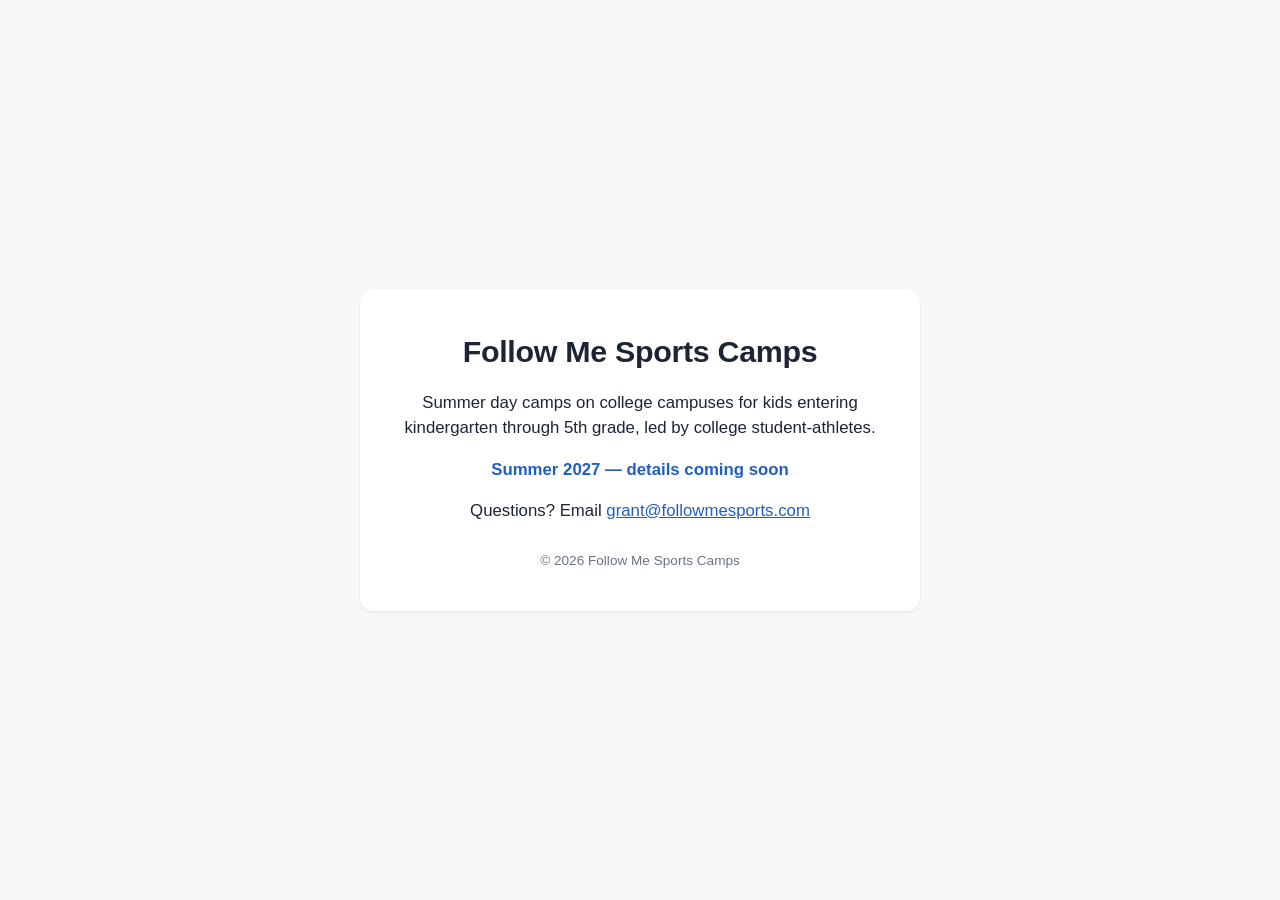
==== index.html @ 16b99937 "Add files via upload" ====
<!doctype html>
<html lang="en">
<head>
<meta charset="utf-8">
<meta name="viewport" content="width=device-width, initial-scale=1">
<title>Follow Me Sports Camps</title>
<meta name="description" content="Summer day camps on college campuses for kids entering kindergarten through 5th grade, led by college student-athletes.">
<style>
  :root { color-scheme: light; }
  * { box-sizing: border-box; }
  body { margin: 0; min-height: 100vh; display: flex; align-items: center; justify-content: center;
         font-family: -apple-system, BlinkMacSystemFont, "Segoe UI", Roboto, Helvetica, Arial, sans-serif;
         background: #f6f7f9; color: #1d2433; line-height: 1.5; padding: 24px; }
  main { max-width: 560px; width: 100%; background: #fff; border-radius: 14px; padding: 40px 32px;
         box-shadow: 0 1px 3px rgba(0,0,0,.08); text-align: center; }
  h1 { font-size: 1.9rem; margin: 0 0 16px; letter-spacing: -.01em; }
  p { margin: 0 0 16px; font-size: 1.05rem; }
  .soon { font-weight: 600; color: #1f5fbf; }
  a { color: #1f5fbf; }
  footer { margin-top: 28px; font-size: .85rem; color: #6b7280; }
</style>
</head>
<body>
<main>
  <h1>Follow Me Sports Camps</h1>
  <p>Summer day camps on college campuses for kids entering kindergarten through 5th grade, led by college student-athletes.</p>
  <p class="soon">Summer 2027 &mdash; details coming soon</p>
  <p>Questions? Email <a href="mailto:grant@followmesports.com">grant@followmesports.com</a></p>
  <footer>&copy; 2026 Follow Me Sports Camps</footer>
</main>
</body>
</html>
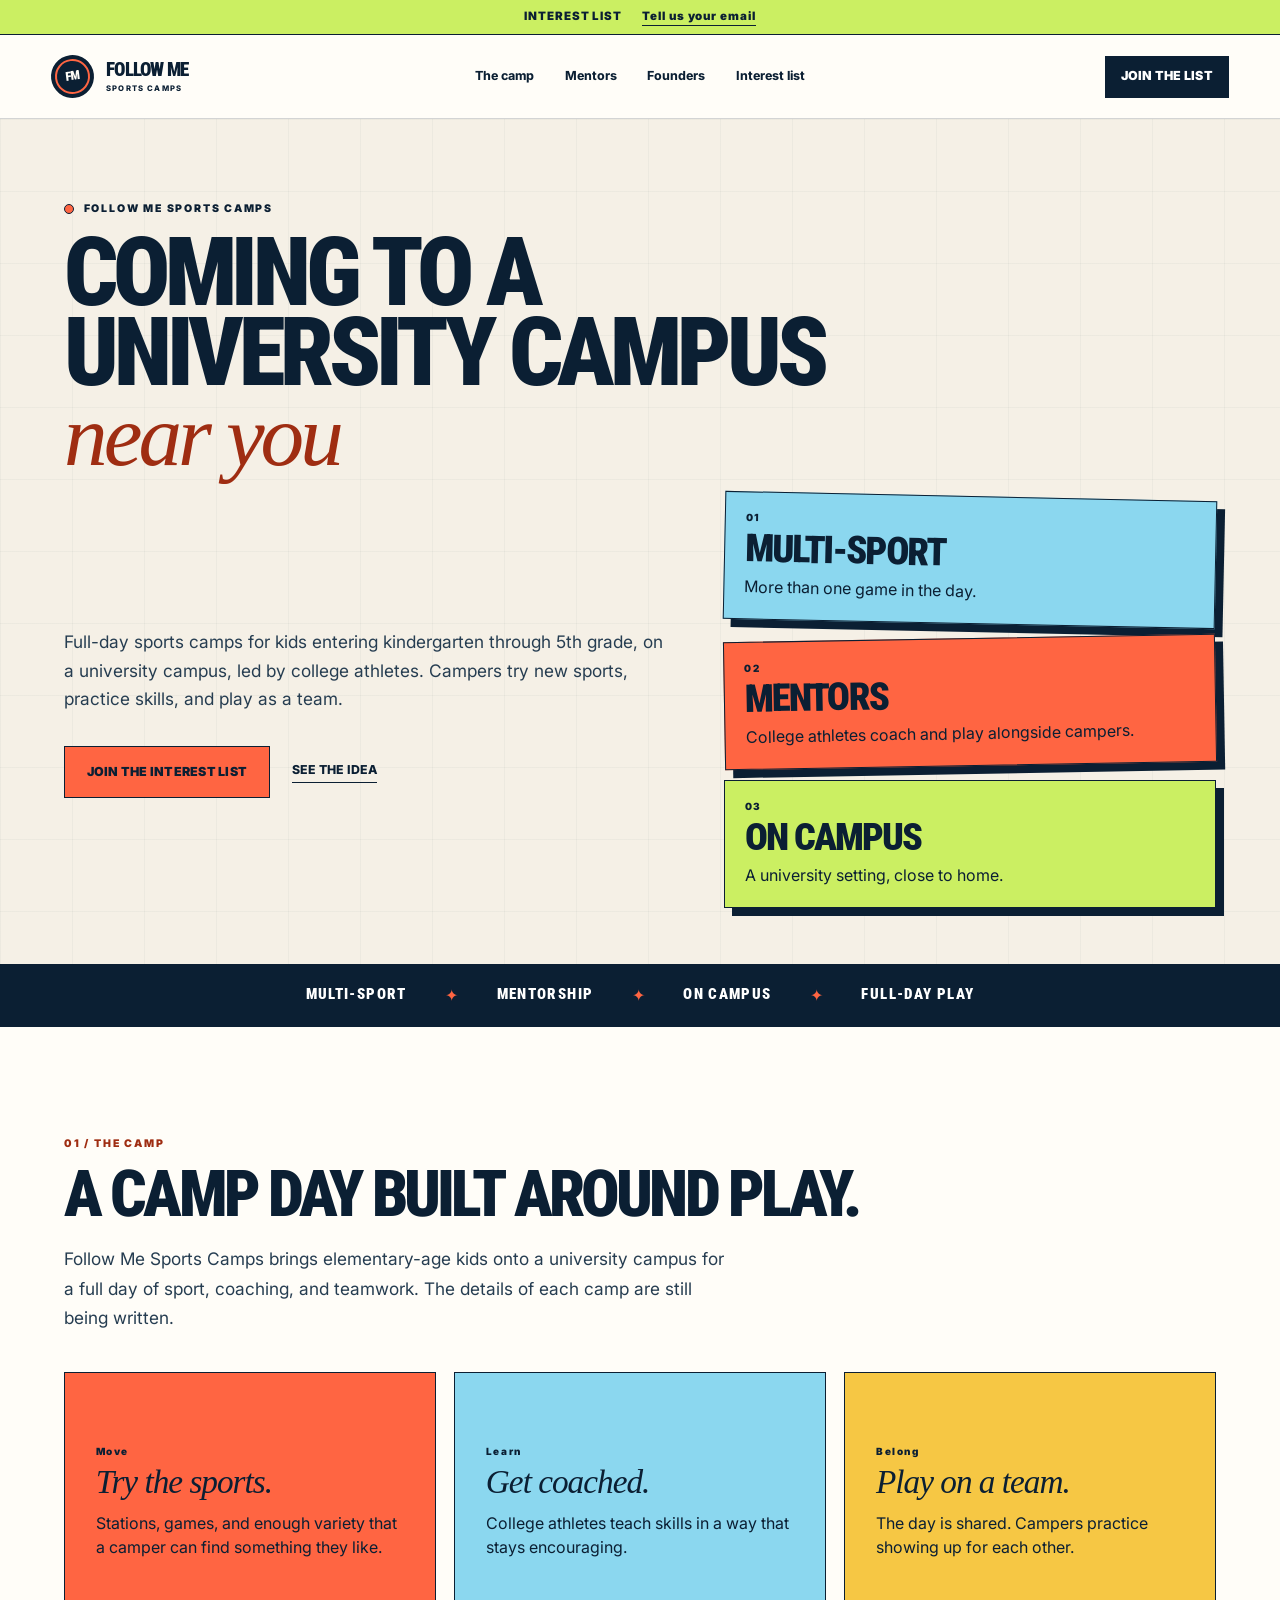
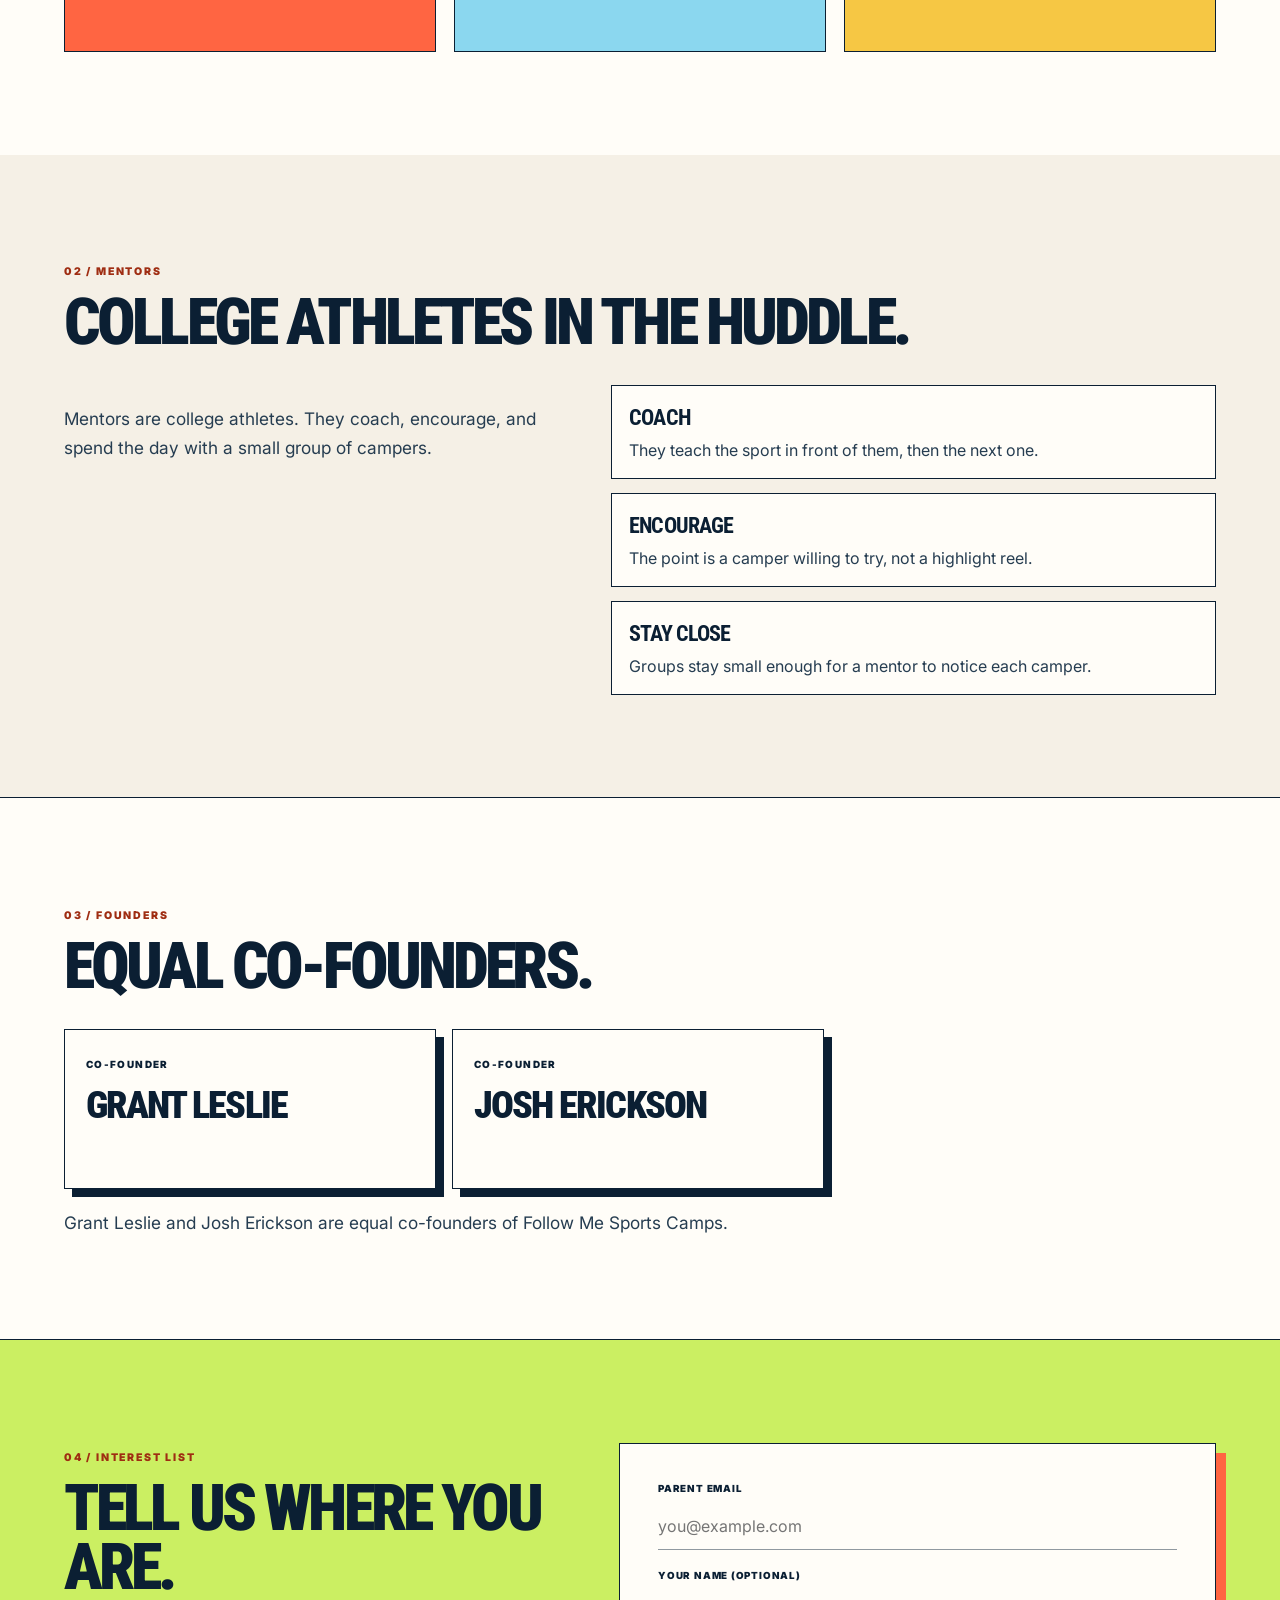
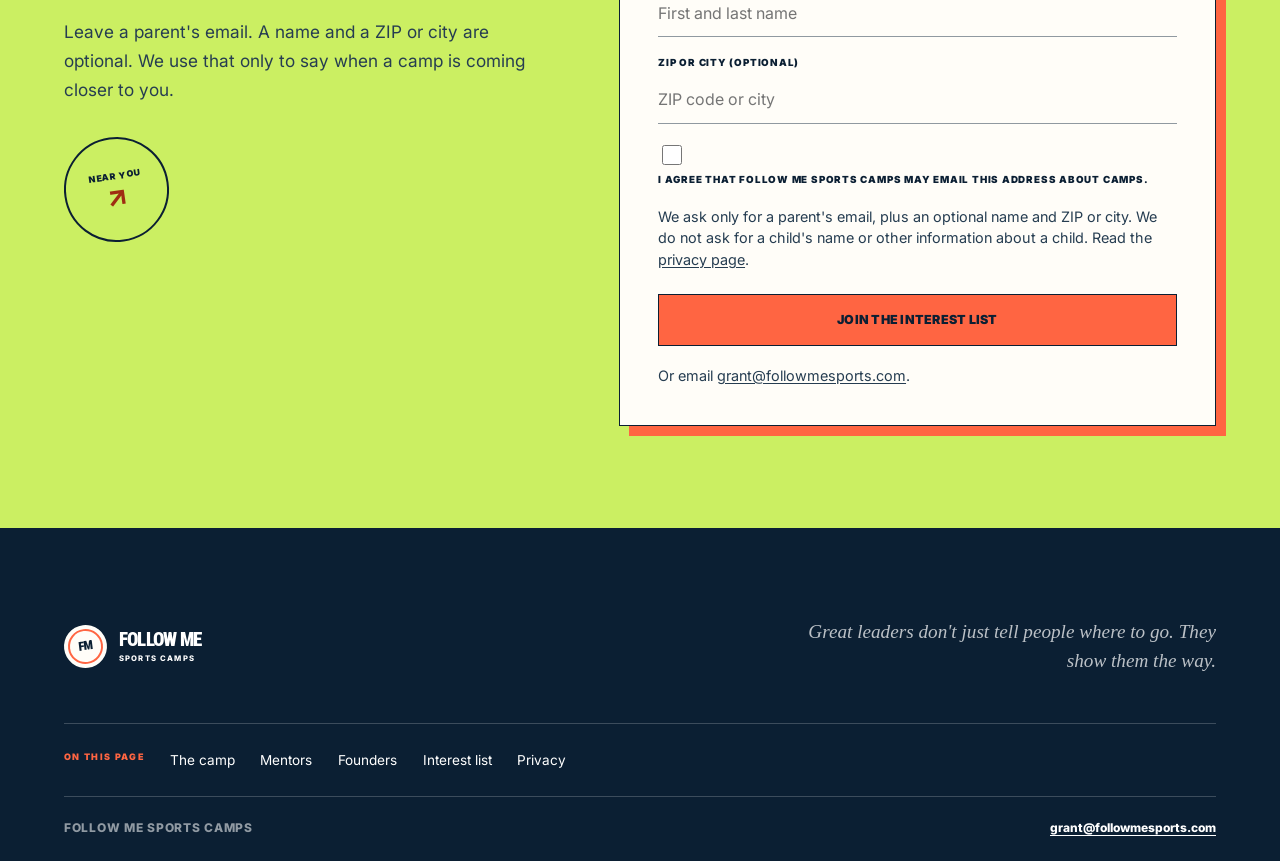
==== commit 7f3bc253: "Replace the holding page with a branded landing page. Port the camp colors, type, and logo into stat" ====
--- a/index.html
+++ b/index.html
@@ -3,30 +3,363 @@
 <head>
 <meta charset="utf-8">
 <meta name="viewport" content="width=device-width, initial-scale=1">
-<title>Follow Me Sports Camps</title>
-<meta name="description" content="Summer day camps on college campuses for kids entering kindergarten through 5th grade, led by college student-athletes.">
-<style>
-  :root { color-scheme: light; }
-  * { box-sizing: border-box; }
-  body { margin: 0; min-height: 100vh; display: flex; align-items: center; justify-content: center;
-         font-family: -apple-system, BlinkMacSystemFont, "Segoe UI", Roboto, Helvetica, Arial, sans-serif;
-         background: #f6f7f9; color: #1d2433; line-height: 1.5; padding: 24px; }
-  main { max-width: 560px; width: 100%; background: #fff; border-radius: 14px; padding: 40px 32px;
-         box-shadow: 0 1px 3px rgba(0,0,0,.08); text-align: center; }
-  h1 { font-size: 1.9rem; margin: 0 0 16px; letter-spacing: -.01em; }
-  p { margin: 0 0 16px; font-size: 1.05rem; }
-  .soon { font-weight: 600; color: #1f5fbf; }
-  a { color: #1f5fbf; }
-  footer { margin-top: 28px; font-size: .85rem; color: #6b7280; }
-</style>
+<!-- COPY: pending approval -->
+<title>Follow Me Sports Camps | Coming to a university campus near you</title>
+<!-- COPY: pending approval -->
+<meta name="description" content="Follow Me Sports Camps is coming to a university campus near you. Full-day sports camps for elementary ages, led by college athletes.">
+<link rel="canonical" href="https://followmesports.com/">
+<link rel="icon" href="/favicon.svg" type="image/svg+xml">
+<meta name="theme-color" content="#0b1f33">
+<!-- COPY: pending approval -->
+<meta property="og:title" content="Follow Me Sports Camps | Coming to a university campus near you">
+<!-- COPY: pending approval -->
+<meta property="og:description" content="Coming to a university campus near you. Full-day sports camps led by college athletes.">
+<meta property="og:type" content="website">
+<meta property="og:url" content="https://followmesports.com/">
+<meta property="og:image" content="https://followmesports.com/og.png">
+<meta property="og:image:width" content="1200">
+<meta property="og:image:height" content="630">
+<meta property="og:image:alt" content="Follow Me Sports Camps. Coming to a university campus near you.">
+<meta name="twitter:card" content="summary_large_image">
+<!-- COPY: pending approval -->
+<meta name="twitter:title" content="Follow Me Sports Camps">
+<!-- COPY: pending approval -->
+<meta name="twitter:description" content="Coming to a university campus near you.">
+<meta name="twitter:image" content="https://followmesports.com/og.png">
+<link rel="preconnect" href="https://fonts.googleapis.com">
+<link rel="preconnect" href="https://fonts.gstatic.com" crossorigin>
+<link href="https://fonts.googleapis.com/css2?family=Inter:wght@400;600;700;800&family=Roboto+Condensed:wght@700;900&display=swap" rel="stylesheet">
+<link rel="stylesheet" href="/styles.css">
+<script type="application/ld+json">
+{
+  "@context": "https://schema.org",
+  "@type": "Organization",
+  "name": "Follow Me Sports Camps",
+  "url": "https://followmesports.com",
+  "email": "grant@followmesports.com",
+  "description": "Coming to a university campus near you.",
+  "founder": [
+    { "@type": "Person", "name": "Grant Leslie", "jobTitle": "Co-founder" },
+    { "@type": "Person", "name": "Josh Erickson", "jobTitle": "Co-founder" }
+  ]
+}
+</script>
 </head>
 <body>
-<main>
-  <h1>Follow Me Sports Camps</h1>
-  <p>Summer day camps on college campuses for kids entering kindergarten through 5th grade, led by college student-athletes.</p>
-  <p class="soon">Summer 2027 &mdash; details coming soon</p>
-  <p>Questions? Email <a href="mailto:grant@followmesports.com">grant@followmesports.com</a></p>
-  <footer>&copy; 2026 Follow Me Sports Camps</footer>
+<a class="skip-link" href="#main-content">Skip to content</a>
+
+<!-- COPY: pending approval -->
+<div class="announcement">
+  <p>
+    <span>INTEREST LIST</span>
+    <a href="#interest">Tell us your email</a>
+  </p>
+</div>
+
+<header class="site-header">
+  <a class="brand" href="#top" aria-label="Follow Me Sports Camps home">
+    <span class="brand-mark" aria-hidden="true"><span>FM</span></span>
+    <span class="brand-type">
+      <strong>FOLLOW ME</strong>
+      <small>SPORTS CAMPS</small>
+    </span>
+  </a>
+  <nav id="primary-nav" aria-label="Primary">
+    <a href="#camp">The camp</a>
+    <a href="#mentors">Mentors</a>
+    <a href="#founders">Founders</a>
+    <a href="#interest">Interest list</a>
+  </nav>
+  <div class="header-actions">
+    <button class="menu-toggle" type="button" aria-expanded="false" aria-controls="primary-nav">Menu</button>
+    <a class="button button-small button-navy" href="#interest">Join the list</a>
+  </div>
+</header>
+
+<main id="top">
+  <section class="hero">
+    <div class="hero-grid" id="main-content">
+      <div class="hero-intro">
+        <div class="eyebrow">
+          <span class="eyebrow-dot" aria-hidden="true"></span>
+          <span>Follow Me Sports Camps</span>
+        </div>
+        <h1>Coming to a<br>university campus<br><em>near you</em></h1>
+      </div>
+      <div class="hero-copy">
+        <!-- COPY: pending approval -->
+        <p class="hero-lead">Full-day sports camps for kids entering kindergarten through 5th grade, on a university campus, led by college athletes. Campers try new sports, practice skills, and play as a team.</p>
+        <div class="hero-actions">
+          <a class="button button-coral" href="#interest">Join the interest list</a>
+          <a class="text-link" href="#camp">See the idea</a>
+        </div>
+      </div>
+      <div class="hero-visual">
+        <!-- COPY: pending approval -->
+        <div class="hero-stack">
+          <article class="stack-card stack-sky">
+            <span>01</span>
+            <strong>Multi-sport</strong>
+            <p>More than one game in the day.</p>
+          </article>
+          <article class="stack-card stack-coral">
+            <span>02</span>
+            <strong>Mentors</strong>
+            <p>College athletes coach and play alongside campers.</p>
+          </article>
+          <article class="stack-card stack-lime">
+            <span>03</span>
+            <strong>On campus</strong>
+            <p>A university setting, close to home.</p>
+          </article>
+        </div>
+      </div>
+    </div>
+    <!-- COPY: pending approval -->
+    <div class="hero-marquee" aria-hidden="true">
+      <span>MULTI-SPORT</span>
+      <i>✦</i>
+      <span>MENTORSHIP</span>
+      <i>✦</i>
+      <span>ON CAMPUS</span>
+      <i>✦</i>
+      <span>FULL-DAY PLAY</span>
+    </div>
+  </section>
+
+  <section class="band" id="camp">
+    <div class="section-shell">
+      <span class="section-index">01 / The camp</span>
+      <!-- COPY: pending approval -->
+      <h2>A camp day built around play.</h2>
+      <!-- COPY: pending approval -->
+      <p class="band-lead">Follow Me Sports Camps brings elementary-age kids onto a university campus for a full day of sport, coaching, and teamwork. The details of each camp are still being written.</p>
+      <div class="promise-grid">
+        <!-- COPY: pending approval -->
+        <article class="promise-card coral-card">
+          <p class="card-kicker">Move</p>
+          <h3>Try the sports.</h3>
+          <p>Stations, games, and enough variety that a camper can find something they like.</p>
+        </article>
+        <!-- COPY: pending approval -->
+        <article class="promise-card sky-card">
+          <p class="card-kicker">Learn</p>
+          <h3>Get coached.</h3>
+          <p>College athletes teach skills in a way that stays encouraging.</p>
+        </article>
+        <!-- COPY: pending approval -->
+          <article class="promise-card lime-card">
+          <p class="card-kicker">Belong</p>
+          <h3>Play on a team.</h3>
+          <p>The day is shared. Campers practice showing up for each other.</p>
+        </article>
+      </div>
+    </div>
+  </section>
+
+  <section class="band band-cream" id="mentors">
+    <div class="section-shell">
+      <span class="section-index">02 / Mentors</span>
+      <!-- COPY: pending approval -->
+      <h2>College athletes in the huddle.</h2>
+      <div class="mentor-grid">
+        <!-- COPY: pending approval -->
+        <p class="band-lead">Mentors are college athletes. They coach, encourage, and spend the day with a small group of campers.</p>
+        <ul class="mentor-points">
+          <!-- COPY: pending approval -->
+          <li>
+            <strong>Coach</strong>
+            <span>They teach the sport in front of them, then the next one.</span>
+          </li>
+          <!-- COPY: pending approval -->
+          <li>
+            <strong>Encourage</strong>
+            <span>The point is a camper willing to try, not a highlight reel.</span>
+          </li>
+          <!-- COPY: pending approval -->
+          <li>
+            <strong>Stay close</strong>
+            <span>Groups stay small enough for a mentor to notice each camper.</span>
+          </li>
+        </ul>
+      </div>
+    </div>
+  </section>
+
+  <section class="band" id="founders">
+    <div class="section-shell">
+      <span class="section-index">03 / Founders</span>
+      <!-- COPY: pending approval -->
+      <h2>Equal co-founders.</h2>
+      <ul class="founder-grid">
+        <li>
+          <span>Co-founder</span>
+          <strong>Grant Leslie</strong>
+        </li>
+        <li>
+          <span>Co-founder</span>
+          <strong>Josh Erickson</strong>
+        </li>
+      </ul>
+      <!-- COPY: pending approval -->
+      <p class="band-lead">Grant Leslie and Josh Erickson are equal co-founders of Follow Me Sports Camps.</p>
+    </div>
+  </section>
+
+  <section class="interest-section" id="interest">
+    <div class="section-shell">
+      <div class="interest-grid">
+        <div class="interest-copy">
+          <span class="section-index">04 / Interest list</span>
+          <!-- COPY: pending approval -->
+          <h2>Tell us where you are.</h2>
+          <!-- COPY: pending approval -->
+          <p class="band-lead">Leave a parent's email. A name and a ZIP or city are optional. We use that only to say when a camp is coming closer to you.</p>
+          <div class="interest-stamp" aria-hidden="true">
+            <span>NEAR YOU</span>
+            <strong>↗</strong>
+          </div>
+        </div>
+
+        <!--
+          ENDPOINT: placeholder.
+          Replace the form action with the Apps Script web app /exec URL.
+          Do not put a secret in this file.
+        -->
+        <form
+          class="interest-form"
+          id="interest-form"
+          method="post"
+          action="https://example.invalid/waitlist-PLACEHOLDER"
+          novalidate
+        >
+          <div class="honeypot" aria-hidden="true">
+            <label>Company website
+              <input type="text" name="company_website" tabindex="-1" autocomplete="off" value="">
+            </label>
+          </div>
+          <input type="hidden" name="form" value="pages-interest">
+
+          <label>
+            <span>Parent email</span>
+            <input type="email" name="email" required maxlength="120" autocomplete="email" placeholder="you@example.com" inputmode="email">
+          </label>
+          <label>
+            <span>Your name <span class="optional">(optional)</span></span>
+            <input type="text" name="parent_name" maxlength="80" autocomplete="name" placeholder="First and last name">
+          </label>
+          <label>
+            <span>ZIP or city <span class="optional">(optional)</span></span>
+            <input type="text" name="zip_or_city" maxlength="80" autocomplete="postal-code" placeholder="ZIP code or city">
+          </label>
+          <label class="consent-row">
+            <input type="checkbox" name="consent" value="yes" required>
+            <span class="consent-copy">I agree that Follow Me Sports Camps may email this address about camps.</span>
+          </label>
+          <p class="privacy-line">We ask only for a parent's email, plus an optional name and ZIP or city. We do not ask for a child's name or other information about a child. Read the <a href="/privacy.html">privacy page</a>.</p>
+          <p id="form-status" class="form-alert" role="status" tabindex="-1" hidden></p>
+          <button class="button button-coral form-button" type="submit">Join the interest list</button>
+          <p class="form-note">Or email <a href="mailto:grant@followmesports.com">grant@followmesports.com</a>.</p>
+        </form>
+      </div>
+    </div>
+  </section>
 </main>
+
+<footer>
+  <div class="footer-brand">
+    <a class="brand" href="#top" aria-label="Follow Me Sports Camps home">
+      <span class="brand-mark light-mark" aria-hidden="true"><span>FM</span></span>
+      <span class="brand-type">
+        <strong>FOLLOW ME</strong>
+        <small>SPORTS CAMPS</small>
+      </span>
+    </a>
+    <!-- COPY: pending approval -->
+    <p>Great leaders don't just tell people where to go. They show them the way.</p>
+  </div>
+  <div class="footer-links">
+    <span>ON THIS PAGE</span>
+    <a href="#camp">The camp</a>
+    <a href="#mentors">Mentors</a>
+    <a href="#founders">Founders</a>
+    <a href="#interest">Interest list</a>
+    <a href="/privacy.html">Privacy</a>
+  </div>
+  <div class="footer-bottom">
+    <span>FOLLOW ME SPORTS CAMPS</span>
+    <a href="mailto:grant@followmesports.com">grant@followmesports.com</a>
+  </div>
+</footer>
+
+<script>
+(function () {
+  var nav = document.getElementById("primary-nav");
+  var toggle = document.querySelector(".menu-toggle");
+  var form = document.getElementById("interest-form");
+  var status = document.getElementById("form-status");
+  var placeholder = /PLACEHOLDER|example\.invalid/i;
+
+  function closeMenu() {
+    if (!nav || !toggle) return;
+    nav.classList.remove("open");
+    toggle.setAttribute("aria-expanded", "false");
+    toggle.textContent = "Menu";
+  }
+
+  if (toggle && nav) {
+    toggle.addEventListener("click", function () {
+      var open = nav.classList.toggle("open");
+      toggle.setAttribute("aria-expanded", open ? "true" : "false");
+      toggle.textContent = open ? "Close" : "Menu";
+    });
+    nav.addEventListener("click", function (event) {
+      if (event.target.closest("a")) closeMenu();
+    });
+    document.addEventListener("keydown", function (event) {
+      if (event.key === "Escape") closeMenu();
+    });
+  }
+
+  function showStatus(before, includeMail) {
+    status.hidden = false;
+    status.textContent = "";
+    status.append(document.createTextNode(before));
+    if (includeMail) {
+      status.append(document.createTextNode(" "));
+      var link = document.createElement("a");
+      link.href = "mailto:grant@followmesports.com";
+      link.textContent = "grant@followmesports.com";
+      status.append(link);
+      status.append(document.createTextNode("."));
+    }
+    status.focus();
+  }
+
+  if (!form || !status) return;
+
+  form.addEventListener("submit", function (event) {
+    var trap = form.querySelector("[name=company_website]");
+    if (trap && trap.value.trim() !== "") {
+      event.preventDefault();
+      showStatus("Thanks.", false);
+      form.reset();
+      return;
+    }
+
+    if (!form.checkValidity()) {
+      event.preventDefault();
+      form.reportValidity();
+      return;
+    }
+
+    var action = form.getAttribute("action") || "";
+    if (placeholder.test(action)) {
+      event.preventDefault();
+      showStatus("This interest list is not connected yet. Email", true);
+    }
+  });
+})();
+</script>
 </body>
 </html>
--- a/styles.css
+++ b/styles.css
@@ -0,0 +1,998 @@
+:root {
+  --ink: #0b1f33;
+  --ink-soft: #263d51;
+  --cream: #f5f0e6;
+  --paper: #fffdf8;
+  --coral: #ff6542;
+  --coral-dark: #e84b29;
+  --coral-text: #9f2d12;
+  --lime: #cbef62;
+  --sky: #8bd7ef;
+  --gold: #f6c744;
+  --purple: #b9a7ef;
+  --line: rgba(11, 31, 51, 0.18);
+  --display: "Roboto Condensed", "Arial Narrow", "Helvetica Neue", Arial, sans-serif;
+  --body: Inter, ui-sans-serif, -apple-system, BlinkMacSystemFont, "Segoe UI", sans-serif;
+}
+
+* {
+  box-sizing: border-box;
+}
+
+html {
+  scroll-behavior: smooth;
+  background: var(--paper);
+}
+
+body {
+  margin: 0;
+  background: var(--paper);
+  color: var(--ink);
+  font-family: var(--body);
+  font-size: 16px;
+  line-height: 1.5;
+}
+
+button,
+input,
+select,
+textarea {
+  font: inherit;
+}
+
+button,
+a {
+  -webkit-tap-highlight-color: transparent;
+}
+
+a {
+  color: inherit;
+  text-decoration: none;
+}
+
+button {
+  border: 0;
+  background: none;
+}
+
+img {
+  display: block;
+  max-width: 100%;
+}
+
+.skip-link {
+  position: fixed;
+  left: 1rem;
+  top: -100px;
+  z-index: 1000;
+  background: white;
+  border: 2px solid var(--ink);
+  padding: 0.75rem 1rem;
+  font-weight: 800;
+}
+
+.skip-link:focus {
+  top: 1rem;
+}
+
+:focus-visible {
+  outline: 3px solid var(--ink);
+  outline-offset: 3px;
+}
+
+.announcement {
+  background: var(--lime);
+  border-bottom: 1px solid var(--ink);
+  font-size: 0.72rem;
+  font-weight: 900;
+  letter-spacing: 0.08em;
+}
+
+.announcement p {
+  align-items: center;
+  display: flex;
+  gap: 1.25rem;
+  justify-content: center;
+  margin: 0;
+  min-height: 34px;
+  padding: 0.35rem 1rem;
+}
+
+.announcement a {
+  border-bottom: 1px solid currentColor;
+}
+
+.site-header {
+  align-items: center;
+  background: rgba(255, 253, 248, 0.92);
+  backdrop-filter: blur(16px);
+  border-bottom: 1px solid var(--line);
+  display: grid;
+  gap: 1.5rem;
+  grid-template-columns: 1fr auto 1fr;
+  min-height: 84px;
+  padding: 0 4vw;
+  position: sticky;
+  top: 0;
+  z-index: 100;
+}
+
+.brand {
+  align-items: center;
+  display: inline-flex;
+  gap: 0.75rem;
+  justify-self: start;
+}
+
+.brand-mark {
+  align-items: center;
+  background: var(--ink);
+  border-radius: 50%;
+  color: var(--paper);
+  display: flex;
+  flex: none;
+  height: 43px;
+  justify-content: center;
+  position: relative;
+  transform: rotate(-7deg);
+  width: 43px;
+}
+
+.brand-mark::after {
+  border: 2px solid var(--coral);
+  border-radius: 50%;
+  content: "";
+  inset: 4px;
+  position: absolute;
+}
+
+.brand-mark span {
+  font-family: var(--display);
+  font-size: 0.78rem;
+  font-weight: 900;
+  letter-spacing: -0.04em;
+  position: relative;
+  z-index: 1;
+}
+
+.brand-type {
+  display: flex;
+  flex-direction: column;
+  line-height: 1;
+}
+
+.brand-type strong {
+  font-family: var(--display);
+  font-size: 1.2rem;
+  font-stretch: condensed;
+  font-weight: 900;
+  letter-spacing: -0.04em;
+}
+
+.brand-type small {
+  font-size: 0.48rem;
+  font-weight: 800;
+  letter-spacing: 0.15em;
+  margin-top: 0.35rem;
+}
+
+.site-header nav {
+  display: flex;
+  gap: clamp(1.2rem, 2.4vw, 2.5rem);
+}
+
+.site-header nav a {
+  font-size: 0.78rem;
+  font-weight: 750;
+  position: relative;
+}
+
+.site-header nav a::after {
+  background: var(--coral);
+  bottom: -0.4rem;
+  content: "";
+  height: 2px;
+  left: 0;
+  position: absolute;
+  transform: scaleX(0);
+  transform-origin: left;
+  transition: transform 180ms ease;
+  width: 100%;
+}
+
+.site-header nav a:hover::after,
+.site-header nav a:focus-visible::after {
+  transform: scaleX(1);
+}
+
+.header-actions {
+  align-items: center;
+  display: flex;
+  gap: 0.6rem;
+  justify-self: end;
+}
+
+.menu-toggle {
+  align-items: center;
+  background: var(--paper);
+  border: 1px solid var(--ink);
+  cursor: pointer;
+  display: none;
+  font-size: 0.72rem;
+  font-weight: 900;
+  letter-spacing: 0.06em;
+  min-height: 38px;
+  padding: 0.55rem 0.75rem;
+  text-transform: uppercase;
+}
+
+.button {
+  align-items: center;
+  cursor: pointer;
+  display: inline-flex;
+  font-size: 0.78rem;
+  font-weight: 900;
+  gap: 1rem;
+  justify-content: center;
+  letter-spacing: 0.02em;
+  min-height: 52px;
+  padding: 0.9rem 1.35rem;
+  text-align: center;
+  text-transform: uppercase;
+  transition: transform 160ms ease, box-shadow 160ms ease, background 160ms ease;
+}
+
+.button:hover {
+  box-shadow: 5px 5px 0 var(--ink);
+  transform: translate(-2px, -2px);
+}
+
+.button-small {
+  min-height: 42px;
+  padding: 0.7rem 1rem;
+}
+
+.button-navy {
+  background: var(--ink);
+  color: white;
+}
+
+.button-coral {
+  background: var(--coral);
+  border: 1px solid var(--ink);
+  color: var(--ink);
+}
+
+.section-shell {
+  margin: 0 auto;
+  max-width: 1320px;
+  padding-left: 5vw;
+  padding-right: 5vw;
+}
+
+.hero {
+  background:
+    linear-gradient(90deg, rgba(11, 31, 51, 0.035) 1px, transparent 1px) 0 0 / 72px 72px,
+    linear-gradient(rgba(11, 31, 51, 0.035) 1px, transparent 1px) 0 0 / 72px 72px,
+    var(--cream);
+  border-bottom: 1px solid var(--ink);
+  overflow: hidden;
+}
+
+.hero-grid {
+  display: grid;
+  gap: 1.5rem 4vw;
+  grid-template-columns: minmax(0, 1.05fr) minmax(280px, 0.85fr);
+  margin: 0 auto;
+  max-width: 1440px;
+  padding: clamp(3.2rem, 6vw, 5.5rem) 5vw 3.5rem;
+}
+
+.hero-intro {
+  grid-column: 1 / -1;
+}
+
+.hero-copy {
+  align-self: center;
+  max-width: 40rem;
+}
+
+.hero h1 {
+  font-family: var(--display);
+  font-size: clamp(3.35rem, 7.4vw, 7rem);
+  font-stretch: condensed;
+  font-weight: 900;
+  letter-spacing: -0.055em;
+  line-height: 0.84;
+  margin: 0.85rem 0 0;
+  text-transform: uppercase;
+}
+
+.hero h1 em {
+  color: var(--coral-text);
+  display: inline-block;
+  font-family: Georgia, "Times New Roman", serif;
+  font-size: 0.92em;
+  font-style: italic;
+  font-weight: 400;
+  letter-spacing: -0.045em;
+  text-transform: none;
+}
+
+.eyebrow,
+.section-index {
+  align-items: center;
+  display: inline-flex;
+  font-size: 0.66rem;
+  font-weight: 900;
+  letter-spacing: 0.17em;
+  text-transform: uppercase;
+}
+
+.eyebrow {
+  gap: 0.6rem;
+}
+
+.eyebrow-dot {
+  background: var(--coral);
+  border: 1px solid var(--ink);
+  border-radius: 50%;
+  height: 10px;
+  width: 10px;
+}
+
+.hero-lead {
+  color: var(--ink-soft);
+  font-size: clamp(1.03rem, 1.35vw, 1.22rem);
+  line-height: 1.65;
+  margin: 1.4rem 0 0;
+  max-width: 38rem;
+}
+
+.hero-actions {
+  align-items: center;
+  display: flex;
+  flex-wrap: wrap;
+  gap: 1.4rem;
+  margin-top: 2rem;
+}
+
+.text-link {
+  border-bottom: 1px solid currentColor;
+  font-size: 0.77rem;
+  font-weight: 800;
+  padding-bottom: 0.2rem;
+  text-transform: uppercase;
+}
+
+.hero-visual {
+  align-self: end;
+}
+
+.hero-stack {
+  display: grid;
+  gap: 0.85rem;
+}
+
+.stack-card {
+  border: 1px solid var(--ink);
+  box-shadow: 8px 8px 0 var(--ink);
+  display: grid;
+  gap: 0.35rem;
+  padding: 1.15rem 1.25rem 1.25rem;
+}
+
+.stack-card span {
+  font-size: 0.62rem;
+  font-weight: 900;
+  letter-spacing: 0.14em;
+}
+
+.stack-card strong {
+  font-family: var(--display);
+  font-size: clamp(1.8rem, 3vw, 2.6rem);
+  font-weight: 900;
+  letter-spacing: -0.05em;
+  line-height: 0.9;
+  text-transform: uppercase;
+}
+
+.stack-card p {
+  margin: 0.2rem 0 0;
+  max-width: 28rem;
+}
+
+.stack-sky {
+  background: var(--sky);
+  transform: rotate(1.2deg);
+}
+
+.stack-coral {
+  background: var(--coral);
+  transform: rotate(-1deg);
+}
+
+.stack-lime {
+  background: var(--lime);
+}
+
+.hero-marquee {
+  align-items: center;
+  background: var(--ink);
+  color: white;
+  display: flex;
+  gap: clamp(1.2rem, 3vw, 3rem);
+  justify-content: center;
+  min-height: 62px;
+  overflow: hidden;
+  padding: 0 1.25rem;
+  white-space: nowrap;
+}
+
+.hero-marquee span {
+  font-family: var(--display);
+  font-size: clamp(0.78rem, 1.2vw, 1rem);
+  font-weight: 900;
+  letter-spacing: 0.09em;
+}
+
+.hero-marquee i {
+  color: var(--coral);
+  font-style: normal;
+}
+
+.band {
+  padding: clamp(4.5rem, 8vw, 7.5rem) 0;
+}
+
+.band-cream {
+  background: var(--cream);
+  border-bottom: 1px solid var(--ink);
+}
+
+.section-index {
+  color: var(--coral-text);
+}
+
+.band h2,
+.interest-copy h2 {
+  font-family: var(--display);
+  font-size: clamp(2.6rem, 5vw, 4.8rem);
+  font-stretch: condensed;
+  font-weight: 900;
+  letter-spacing: -0.06em;
+  line-height: 0.92;
+  margin: 0.8rem 0 0;
+  text-transform: uppercase;
+}
+
+.band-lead {
+  color: var(--ink-soft);
+  font-size: 1.08rem;
+  line-height: 1.7;
+  margin: 1.2rem 0 0;
+  max-width: 42rem;
+}
+
+.promise-grid {
+  display: grid;
+  gap: 1.15rem;
+  grid-template-columns: repeat(3, minmax(0, 1fr));
+  margin-top: 2.5rem;
+}
+
+.promise-card {
+  border: 1px solid var(--ink);
+  display: flex;
+  flex-direction: column;
+  min-height: 280px;
+  padding: clamp(1.4rem, 2.4vw, 2.2rem);
+  transition: transform 180ms ease, box-shadow 180ms ease;
+}
+
+.promise-card:hover {
+  box-shadow: 8px 8px 0 var(--ink);
+  transform: translate(-3px, -3px);
+}
+
+.coral-card { background: var(--coral); }
+.sky-card { background: var(--sky); }
+.lime-card { background: var(--gold); }
+
+.card-kicker {
+  font-size: 0.62rem;
+  font-weight: 900;
+  letter-spacing: 0.16em;
+  margin-top: auto;
+  padding-top: 2.5rem;
+}
+
+.promise-card h3 {
+  font-family: Georgia, "Times New Roman", serif;
+  font-size: clamp(1.8rem, 2.6vw, 2.5rem);
+  font-style: italic;
+  font-weight: 400;
+  letter-spacing: -0.03em;
+  line-height: 1;
+  margin: 0.4rem 0 0.8rem;
+}
+
+.promise-card p {
+  margin: 0;
+}
+
+.mentor-grid {
+  display: grid;
+  gap: 2rem 4vw;
+  grid-template-columns: 0.9fr 1.1fr;
+  margin-top: 2rem;
+}
+
+.mentor-points {
+  display: grid;
+  gap: 0.85rem;
+  margin: 0;
+  padding: 0;
+  list-style: none;
+}
+
+.mentor-points li {
+  background: var(--paper);
+  border: 1px solid var(--ink);
+  padding: 1rem 1.1rem;
+}
+
+.mentor-points strong {
+  display: block;
+  font-family: var(--display);
+  font-size: 1.35rem;
+  letter-spacing: -0.04em;
+  text-transform: uppercase;
+}
+
+.mentor-points span {
+  color: var(--ink-soft);
+  display: block;
+  margin-top: 0.25rem;
+}
+
+.founder-grid {
+  display: grid;
+  gap: 1rem;
+  grid-template-columns: repeat(2, minmax(0, 1fr));
+  list-style: none;
+  margin: 2rem 0 0;
+  max-width: 760px;
+  padding: 0;
+}
+
+.founder-grid li {
+  background: var(--paper);
+  border: 1px solid var(--ink);
+  box-shadow: 8px 8px 0 var(--ink);
+  min-height: 160px;
+  padding: 1.3rem 1.3rem 1.4rem;
+}
+
+.founder-grid span {
+  font-size: 0.62rem;
+  font-weight: 900;
+  letter-spacing: 0.14em;
+  text-transform: uppercase;
+}
+
+.founder-grid strong {
+  display: block;
+  font-family: var(--display);
+  font-size: clamp(2rem, 3vw, 2.7rem);
+  font-weight: 900;
+  letter-spacing: -0.05em;
+  line-height: 0.95;
+  margin-top: 0.8rem;
+  text-transform: uppercase;
+}
+
+.interest-section {
+  background: var(--lime);
+  border-top: 1px solid var(--ink);
+  padding: clamp(4.5rem, 8vw, 7.5rem) 0;
+}
+
+.interest-grid {
+  align-items: start;
+  display: grid;
+  gap: clamp(2rem, 6vw, 6rem);
+  grid-template-columns: 0.8fr 1fr;
+}
+
+.interest-stamp {
+  align-items: center;
+  border: 2px solid var(--ink);
+  border-radius: 50%;
+  display: flex;
+  flex-direction: column;
+  height: 105px;
+  justify-content: center;
+  margin-top: 2rem;
+  transform: rotate(-8deg);
+  width: 105px;
+}
+
+.interest-stamp span {
+  font-size: 0.55rem;
+  font-weight: 900;
+  letter-spacing: 0.08em;
+}
+
+.interest-stamp strong {
+  color: var(--coral-text);
+  font-size: 1.8rem;
+  line-height: 1;
+}
+
+.interest-form {
+  background: var(--paper);
+  border: 1px solid var(--ink);
+  box-shadow: 10px 10px 0 var(--coral);
+  display: grid;
+  gap: 1.15rem;
+  padding: clamp(1.4rem, 3vw, 2.4rem);
+  position: relative;
+}
+
+.interest-form label {
+  display: grid;
+  gap: 0.35rem;
+}
+
+.interest-form label span,
+.field-label {
+  font-size: 0.61rem;
+  font-weight: 900;
+  letter-spacing: 0.08em;
+  text-transform: uppercase;
+}
+
+.interest-form input[type="email"],
+.interest-form input[type="text"] {
+  background: transparent;
+  border: 0;
+  border-bottom: 1px solid rgba(11, 31, 51, 0.45);
+  border-radius: 0;
+  color: var(--ink);
+  min-height: 48px;
+  padding: 0.7rem 0;
+  width: 100%;
+}
+
+.interest-form input:focus-visible {
+  border-bottom-color: var(--ink);
+  outline: 3px solid var(--ink);
+  outline-offset: 3px;
+}
+
+.optional {
+  font-weight: 700;
+  letter-spacing: 0.04em;
+}
+
+.form-button {
+  margin-top: 0.35rem;
+  width: 100%;
+}
+
+.form-note,
+.interest-form .privacy-line {
+  color: var(--ink-soft);
+  font-size: 0.9rem;
+  line-height: 1.5;
+  margin: 0;
+}
+
+.privacy-line a,
+.form-note a,
+.privacy-page a,
+.consent-copy a {
+  text-decoration: underline;
+  text-underline-offset: 0.15rem;
+}
+
+.consent-row {
+  align-items: flex-start;
+  display: flex;
+  gap: 0.75rem;
+}
+
+.consent-row input {
+  accent-color: var(--ink);
+  flex: none;
+  height: 1.25rem;
+  margin-top: 0.15rem;
+  width: 1.25rem;
+}
+
+.consent-copy {
+  font-size: 0.95rem;
+  font-weight: 650;
+  letter-spacing: 0;
+  line-height: 1.45;
+  text-transform: none;
+}
+
+.form-alert {
+  background: var(--gold);
+  border: 1px solid var(--ink);
+  color: var(--ink);
+  font-size: 0.95rem;
+  font-weight: 700;
+  letter-spacing: 0;
+  line-height: 1.45;
+  margin: 0;
+  padding: 0.85rem 0.95rem;
+  text-transform: none;
+}
+
+.form-alert a {
+  text-decoration: underline;
+  text-underline-offset: 0.15rem;
+}
+
+.honeypot {
+  height: 0;
+  left: -10000px;
+  overflow: hidden;
+  position: absolute;
+  width: 0;
+}
+
+footer {
+  background: var(--ink);
+  color: white;
+  padding: clamp(3.5rem, 7vw, 6rem) 5vw 1.5rem;
+}
+
+.footer-brand {
+  display: flex;
+  justify-content: space-between;
+  margin: 0 auto;
+  max-width: 1320px;
+}
+
+.light-mark {
+  background: var(--paper);
+  color: var(--ink);
+}
+
+.footer-brand p {
+  color: rgba(255, 255, 255, 0.72);
+  font-family: Georgia, "Times New Roman", serif;
+  font-size: 1.2rem;
+  font-style: italic;
+  margin: 0;
+  max-width: 26rem;
+  text-align: right;
+}
+
+.footer-links {
+  border-top: 1px solid rgba(255, 255, 255, 0.2);
+  display: flex;
+  flex-wrap: wrap;
+  gap: 1.1rem 1.6rem;
+  margin: 3rem auto 0;
+  max-width: 1320px;
+  padding: 1.6rem 0;
+}
+
+.footer-links span {
+  color: var(--coral);
+  font-size: 0.56rem;
+  font-weight: 900;
+  letter-spacing: 0.15em;
+}
+
+.footer-links a {
+  color: white;
+  font-size: 0.85rem;
+}
+
+.footer-bottom {
+  border-top: 1px solid rgba(255, 255, 255, 0.2);
+  color: rgba(255, 255, 255, 0.55);
+  display: flex;
+  flex-wrap: wrap;
+  font-size: 0.75rem;
+  font-weight: 800;
+  gap: 0.75rem 1.5rem;
+  justify-content: space-between;
+  letter-spacing: 0.06em;
+  margin: 0 auto;
+  max-width: 1320px;
+  padding-top: 1.4rem;
+}
+
+.footer-bottom a {
+  color: white;
+  letter-spacing: 0;
+  text-decoration: underline;
+  text-transform: none;
+  text-underline-offset: 0.2rem;
+}
+
+.privacy-page {
+  margin: 0 auto;
+  max-width: 760px;
+  padding: 2.5rem 1.25rem 5rem;
+}
+
+.privacy-page h1 {
+  font-family: var(--display);
+  font-size: clamp(2.6rem, 6vw, 4.4rem);
+  font-weight: 900;
+  letter-spacing: -0.05em;
+  line-height: 0.92;
+  margin: 0.6rem 0 1rem;
+  text-transform: uppercase;
+}
+
+.privacy-page h2 {
+  font-size: 1.15rem;
+  margin: 2rem 0 0.45rem;
+}
+
+.privacy-page p,
+.privacy-page li {
+  color: var(--ink-soft);
+  line-height: 1.6;
+}
+
+.privacy-draft {
+  background: var(--gold);
+  border: 1px solid var(--ink);
+  color: var(--ink);
+  font-weight: 700;
+  line-height: 1.45;
+  padding: 0.9rem 1rem;
+}
+
+.privacy-top {
+  align-items: center;
+  border-bottom: 1px solid var(--line);
+  display: flex;
+  justify-content: space-between;
+  min-height: 76px;
+  padding: 0 4vw;
+}
+
+@media (max-width: 980px) {
+  .site-header {
+    grid-template-columns: 1fr auto;
+  }
+
+  .menu-toggle {
+    display: inline-flex;
+  }
+
+  .site-header nav {
+    background: var(--paper);
+    border-bottom: 1px solid var(--ink);
+    display: none;
+    flex-direction: column;
+    gap: 0;
+    left: 0;
+    padding: 0.35rem 1.25rem 1rem;
+    position: absolute;
+    right: 0;
+    top: 100%;
+  }
+
+  .site-header nav.open {
+    display: flex;
+  }
+
+  .site-header nav a {
+    font-size: 1rem;
+    padding: 0.85rem 0;
+  }
+
+  .hero-grid,
+  .mentor-grid,
+  .interest-grid,
+  .promise-grid,
+  .founder-grid {
+    grid-template-columns: 1fr;
+  }
+
+  .hero-visual {
+    margin-top: 1.25rem;
+  }
+}
+
+@media (max-width: 720px) {
+  .announcement p {
+    justify-content: flex-start;
+  }
+
+  .site-header {
+    min-height: 72px;
+    padding: 0 1rem;
+  }
+
+  .header-actions .button-small {
+    display: none;
+  }
+
+  .brand-mark {
+    height: 38px;
+    width: 38px;
+  }
+
+  .brand-type strong {
+    font-size: 1.02rem;
+  }
+
+  .brand-type small {
+    letter-spacing: 0.08em;
+  }
+
+  .hero-grid,
+  .section-shell {
+    padding-left: 1.15rem;
+    padding-right: 1.15rem;
+  }
+
+  .hero h1 {
+    font-size: clamp(2.55rem, 12vw, 4rem);
+  }
+
+  .hero-actions {
+    align-items: stretch;
+    flex-direction: column;
+  }
+
+  .hero-actions .button {
+    width: 100%;
+  }
+
+  .stack-card {
+    box-shadow: 6px 6px 0 var(--ink);
+  }
+
+  .hero-marquee {
+    justify-content: flex-start;
+  }
+
+  .promise-card {
+    min-height: 0;
+  }
+
+  .footer-brand {
+    align-items: flex-start;
+    flex-direction: column;
+    gap: 1.4rem;
+  }
+
+  .footer-brand p {
+    text-align: left;
+  }
+
+  .footer-bottom {
+    flex-direction: column;
+  }
+
+  .interest-form {
+    box-shadow: 7px 7px 0 var(--coral);
+  }
+
+  .privacy-top {
+    padding: 0.8rem 1rem;
+  }
+}
+
+@media (prefers-reduced-motion: reduce) {
+  *,
+  *::before,
+  *::after {
+    scroll-behavior: auto !important;
+    transition-duration: 0.01ms !important;
+  }
+}
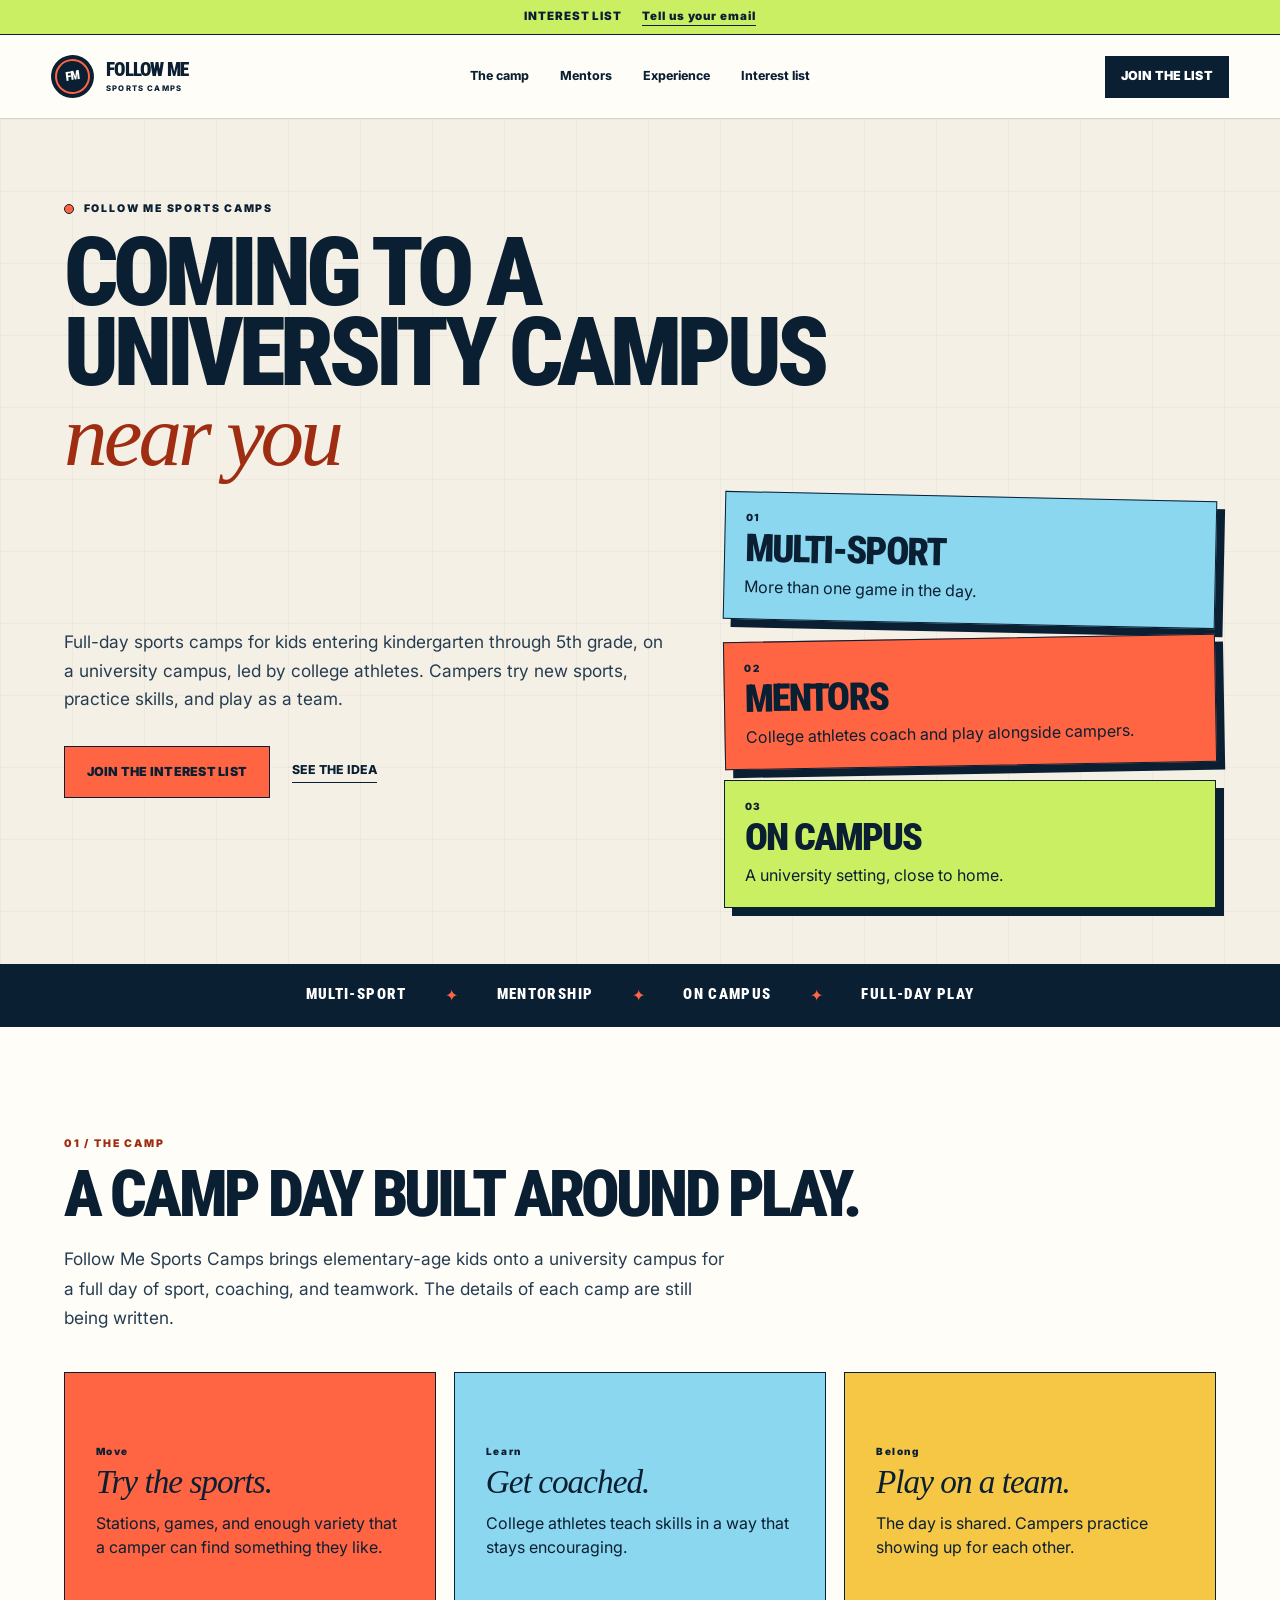
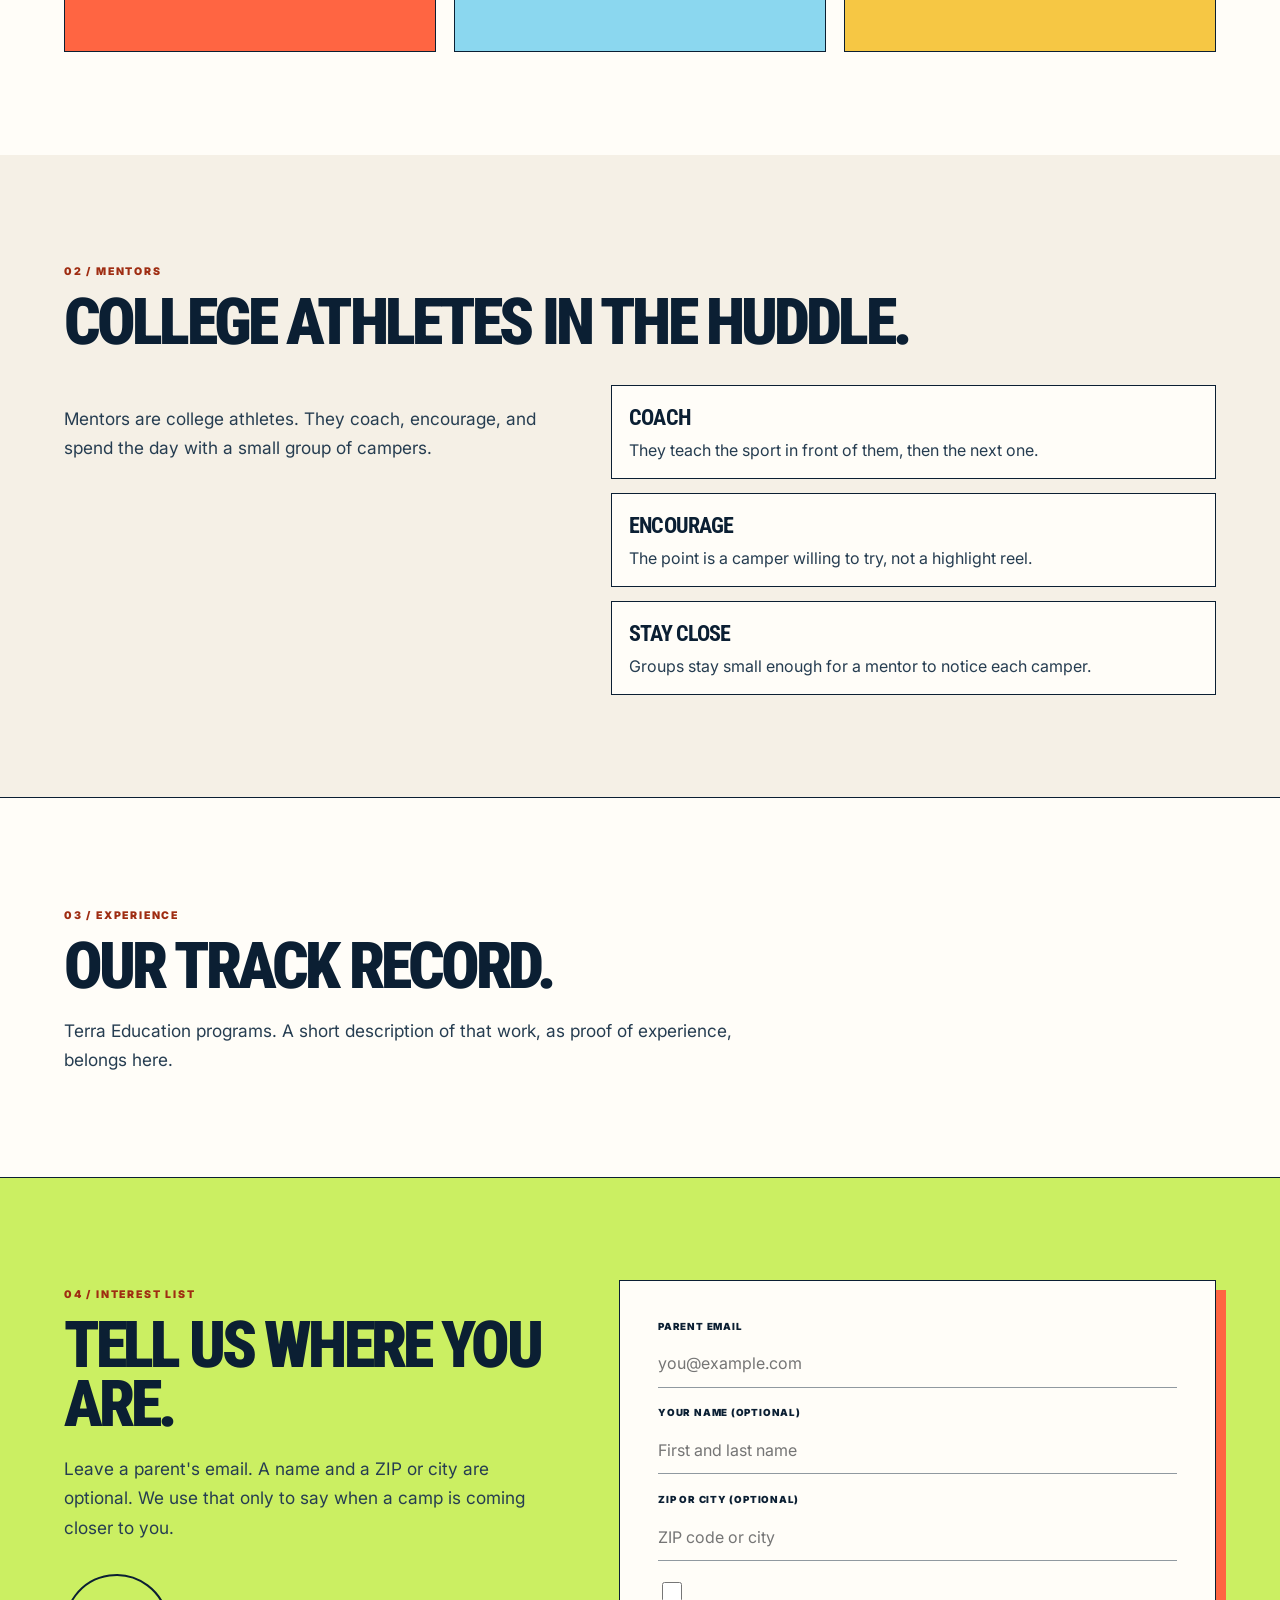
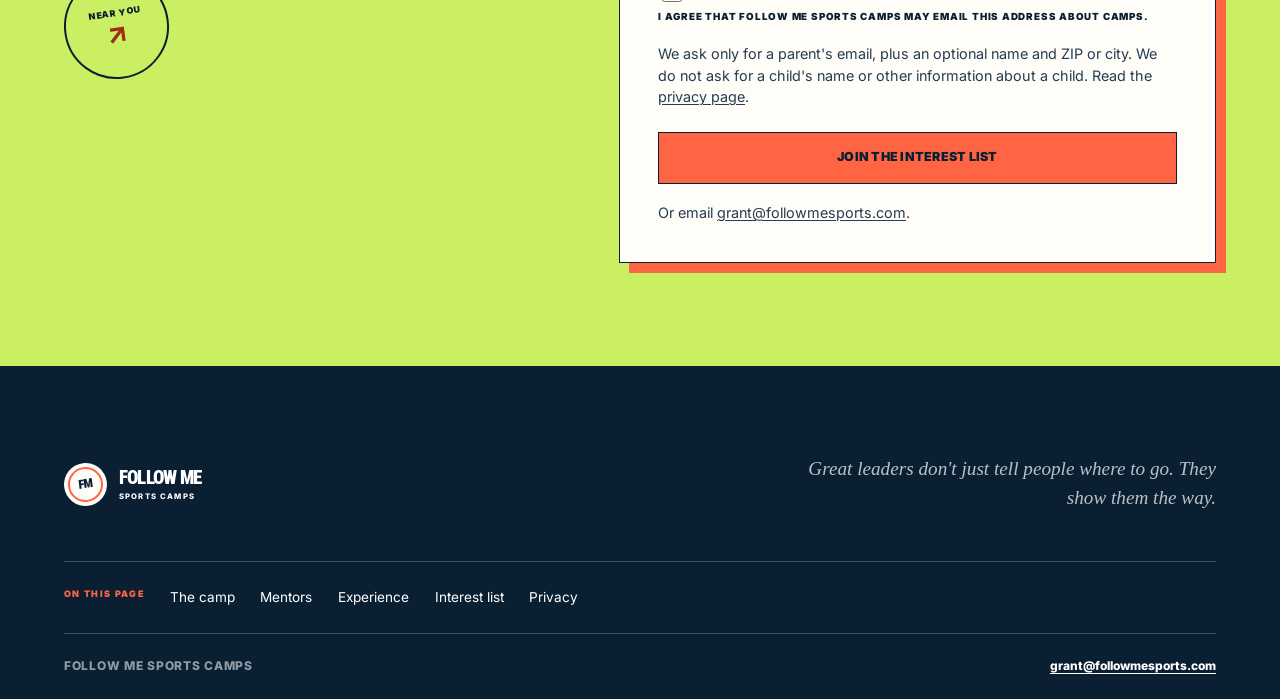
==== commit 90605254: "Replace the founders block with an experience section. The section is a placeholder for Terra Educat" ====
--- a/index.html
+++ b/index.html
@@ -37,11 +37,7 @@
   "name": "Follow Me Sports Camps",
   "url": "https://followmesports.com",
   "email": "grant@followmesports.com",
-  "description": "Coming to a university campus near you.",
-  "founder": [
-    { "@type": "Person", "name": "Grant Leslie", "jobTitle": "Co-founder" },
-    { "@type": "Person", "name": "Josh Erickson", "jobTitle": "Co-founder" }
-  ]
+  "description": "Coming to a university campus near you."
 }
 </script>
 </head>
@@ -67,7 +63,7 @@
   <nav id="primary-nav" aria-label="Primary">
     <a href="#camp">The camp</a>
     <a href="#mentors">Mentors</a>
-    <a href="#founders">Founders</a>
+    <a href="#experience">Experience</a>
     <a href="#interest">Interest list</a>
   </nav>
   <div class="header-actions">
@@ -186,23 +182,13 @@
     </div>
   </section>
 
-  <section class="band" id="founders">
+  <section class="band" id="experience">
     <div class="section-shell">
-      <span class="section-index">03 / Founders</span>
-      <!-- COPY: pending approval -->
-      <h2>Equal co-founders.</h2>
-      <ul class="founder-grid">
-        <li>
-          <span>Co-founder</span>
-          <strong>Grant Leslie</strong>
-        </li>
-        <li>
-          <span>Co-founder</span>
-          <strong>Josh Erickson</strong>
-        </li>
-      </ul>
-      <!-- COPY: pending approval -->
-      <p class="band-lead">Grant Leslie and Josh Erickson are equal co-founders of Follow Me Sports Camps.</p>
+      <span class="section-index">03 / Experience</span>
+      <!-- COPY: pending approval -->
+      <h2>Our track record.</h2>
+      <!-- COPY: pending approval -->
+      <p class="band-lead">Terra Education programs. A short description of that work, as proof of experience, belongs here.</p>
     </div>
   </section>
 
@@ -282,7 +268,7 @@
     <span>ON THIS PAGE</span>
     <a href="#camp">The camp</a>
     <a href="#mentors">Mentors</a>
-    <a href="#founders">Founders</a>
+    <a href="#experience">Experience</a>
     <a href="#interest">Interest list</a>
     <a href="/privacy.html">Privacy</a>
   </div>
--- a/styles.css
+++ b/styles.css
@@ -556,42 +556,6 @@
   margin-top: 0.25rem;
 }
 
-.founder-grid {
-  display: grid;
-  gap: 1rem;
-  grid-template-columns: repeat(2, minmax(0, 1fr));
-  list-style: none;
-  margin: 2rem 0 0;
-  max-width: 760px;
-  padding: 0;
-}
-
-.founder-grid li {
-  background: var(--paper);
-  border: 1px solid var(--ink);
-  box-shadow: 8px 8px 0 var(--ink);
-  min-height: 160px;
-  padding: 1.3rem 1.3rem 1.4rem;
-}
-
-.founder-grid span {
-  font-size: 0.62rem;
-  font-weight: 900;
-  letter-spacing: 0.14em;
-  text-transform: uppercase;
-}
-
-.founder-grid strong {
-  display: block;
-  font-family: var(--display);
-  font-size: clamp(2rem, 3vw, 2.7rem);
-  font-weight: 900;
-  letter-spacing: -0.05em;
-  line-height: 0.95;
-  margin-top: 0.8rem;
-  text-transform: uppercase;
-}
-
 .interest-section {
   background: var(--lime);
   border-top: 1px solid var(--ink);
@@ -897,8 +861,7 @@
   .hero-grid,
   .mentor-grid,
   .interest-grid,
-  .promise-grid,
-  .founder-grid {
+  .promise-grid {
     grid-template-columns: 1fr;
   }
 
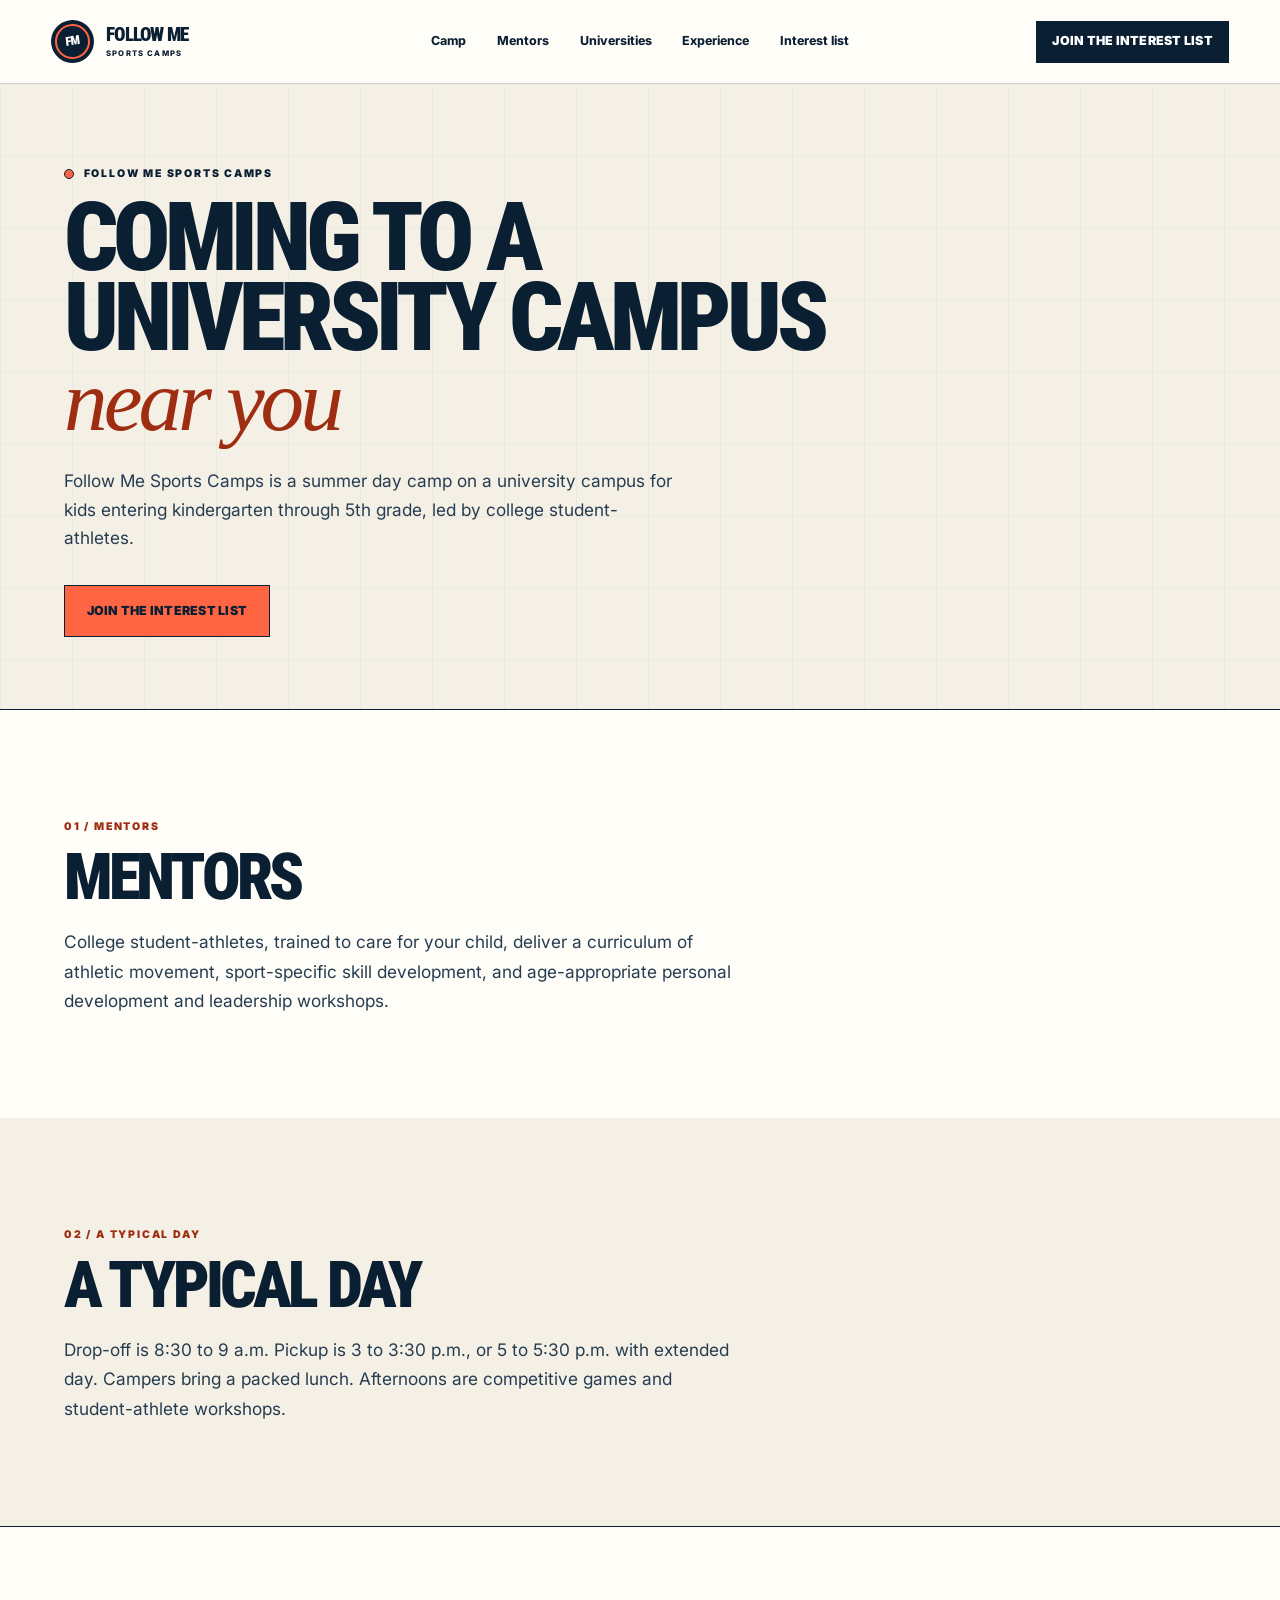
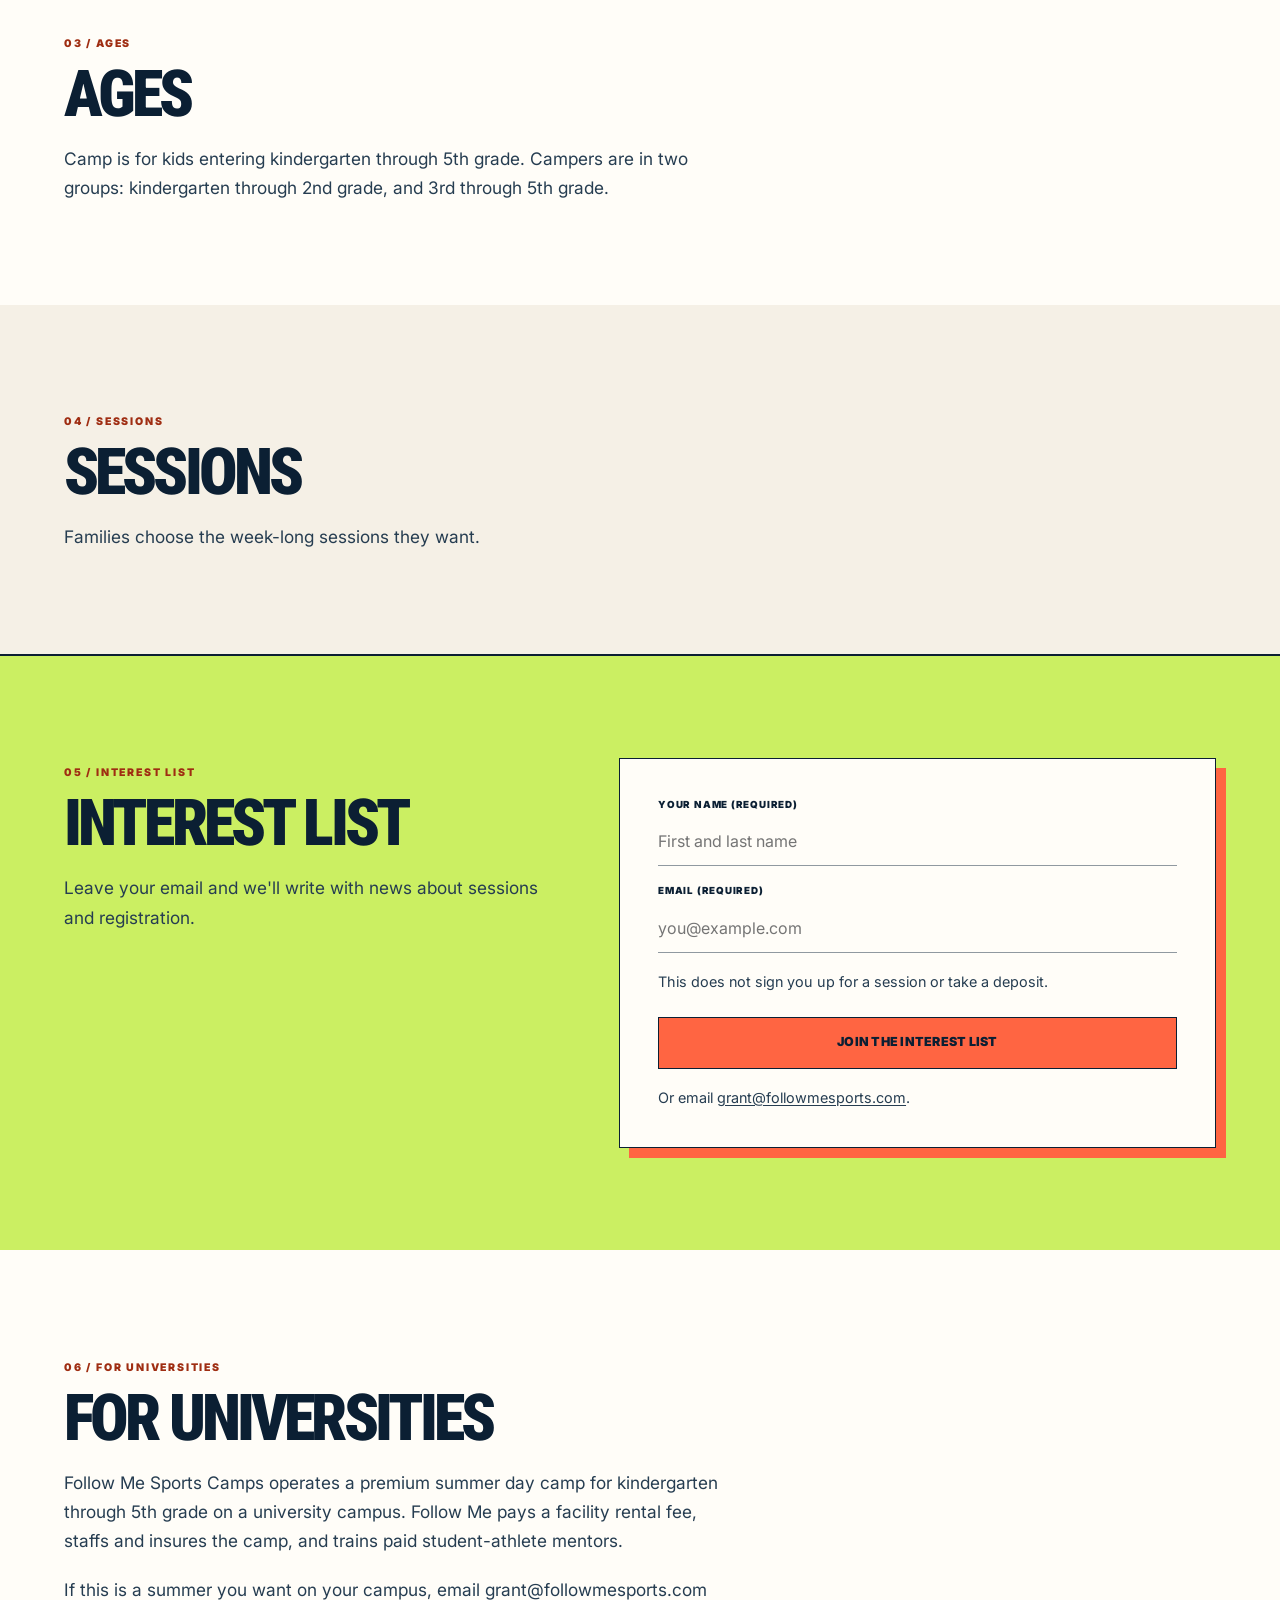
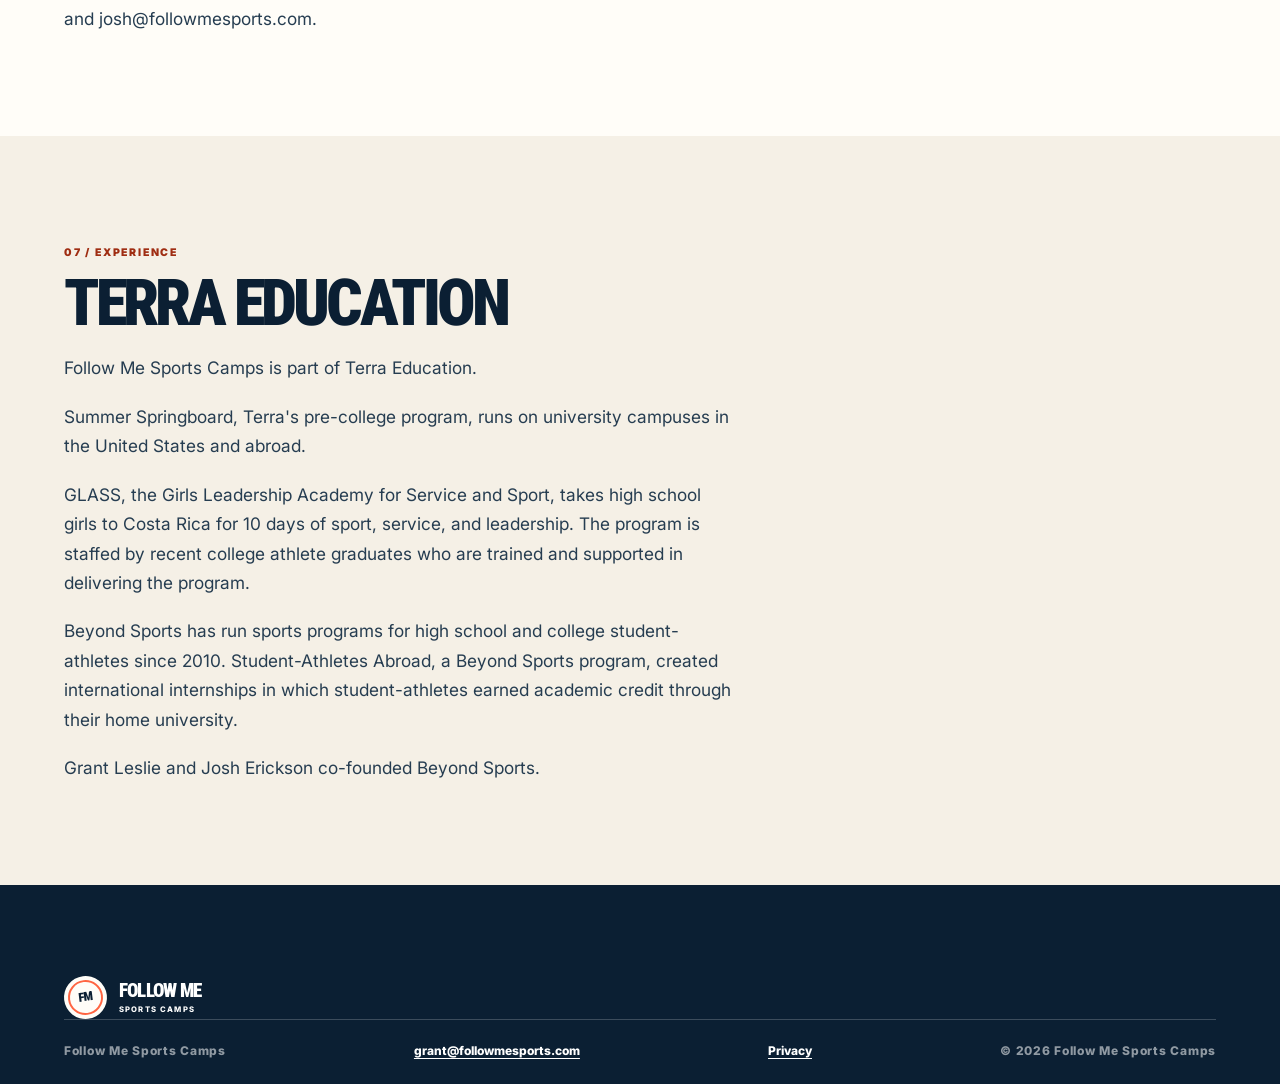
==== commit 12e68f70: "Use the rev 3 landing copy. Rebuild the page into the approved sections, keep the interest form on t" ====
--- a/index.html
+++ b/index.html
@@ -3,28 +3,22 @@
 <head>
 <meta charset="utf-8">
 <meta name="viewport" content="width=device-width, initial-scale=1">
-<!-- COPY: pending approval -->
-<title>Follow Me Sports Camps | Coming to a university campus near you</title>
-<!-- COPY: pending approval -->
-<meta name="description" content="Follow Me Sports Camps is coming to a university campus near you. Full-day sports camps for elementary ages, led by college athletes.">
+<title>Follow Me Sports Camps</title>
+<meta name="description" content="A summer day camp on a university campus for kids entering kindergarten through 5th grade, led by college student-athletes.">
 <link rel="canonical" href="https://followmesports.com/">
 <link rel="icon" href="/favicon.svg" type="image/svg+xml">
 <meta name="theme-color" content="#0b1f33">
-<!-- COPY: pending approval -->
-<meta property="og:title" content="Follow Me Sports Camps | Coming to a university campus near you">
-<!-- COPY: pending approval -->
-<meta property="og:description" content="Coming to a university campus near you. Full-day sports camps led by college athletes.">
+<meta property="og:title" content="Follow Me Sports Camps">
+<meta property="og:description" content="A summer day camp on a university campus for kids entering kindergarten through 5th grade, led by college student-athletes.">
 <meta property="og:type" content="website">
 <meta property="og:url" content="https://followmesports.com/">
 <meta property="og:image" content="https://followmesports.com/og.png">
 <meta property="og:image:width" content="1200">
 <meta property="og:image:height" content="630">
-<meta property="og:image:alt" content="Follow Me Sports Camps. Coming to a university campus near you.">
+<meta property="og:image:alt" content="Follow Me Sports Camps">
 <meta name="twitter:card" content="summary_large_image">
-<!-- COPY: pending approval -->
 <meta name="twitter:title" content="Follow Me Sports Camps">
-<!-- COPY: pending approval -->
-<meta name="twitter:description" content="Coming to a university campus near you.">
+<meta name="twitter:description" content="A summer day camp on a university campus for kids entering kindergarten through 5th grade, led by college student-athletes.">
 <meta name="twitter:image" content="https://followmesports.com/og.png">
 <link rel="preconnect" href="https://fonts.googleapis.com">
 <link rel="preconnect" href="https://fonts.gstatic.com" crossorigin>
@@ -36,24 +30,15 @@
   "@type": "Organization",
   "name": "Follow Me Sports Camps",
   "url": "https://followmesports.com",
-  "email": "grant@followmesports.com",
-  "description": "Coming to a university campus near you."
+  "description": "A summer day camp on a university campus for kids entering kindergarten through 5th grade, led by college student-athletes."
 }
 </script>
 </head>
 <body>
 <a class="skip-link" href="#main-content">Skip to content</a>
 
-<!-- COPY: pending approval -->
-<div class="announcement">
-  <p>
-    <span>INTEREST LIST</span>
-    <a href="#interest">Tell us your email</a>
-  </p>
-</div>
-
 <header class="site-header">
-  <a class="brand" href="#top" aria-label="Follow Me Sports Camps home">
+  <a class="brand" href="#camp" aria-label="Follow Me Sports Camps home">
     <span class="brand-mark" aria-hidden="true"><span>FM</span></span>
     <span class="brand-type">
       <strong>FOLLOW ME</strong>
@@ -61,19 +46,20 @@
     </span>
   </a>
   <nav id="primary-nav" aria-label="Primary">
-    <a href="#camp">The camp</a>
+    <a href="#camp">Camp</a>
     <a href="#mentors">Mentors</a>
+    <a href="#universities">Universities</a>
     <a href="#experience">Experience</a>
     <a href="#interest">Interest list</a>
   </nav>
   <div class="header-actions">
     <button class="menu-toggle" type="button" aria-expanded="false" aria-controls="primary-nav">Menu</button>
-    <a class="button button-small button-navy" href="#interest">Join the list</a>
+    <a class="button button-small button-navy" href="#interest">Join the interest list</a>
   </div>
 </header>
 
 <main id="top">
-  <section class="hero">
+  <section class="hero" id="camp">
     <div class="hero-grid" id="main-content">
       <div class="hero-intro">
         <div class="eyebrow">
@@ -83,112 +69,43 @@
         <h1>Coming to a<br>university campus<br><em>near you</em></h1>
       </div>
       <div class="hero-copy">
-        <!-- COPY: pending approval -->
-        <p class="hero-lead">Full-day sports camps for kids entering kindergarten through 5th grade, on a university campus, led by college athletes. Campers try new sports, practice skills, and play as a team.</p>
+        <p class="hero-lead">Follow Me Sports Camps is a summer day camp on a university campus for kids entering kindergarten through 5th grade, led by college student-athletes.</p>
         <div class="hero-actions">
           <a class="button button-coral" href="#interest">Join the interest list</a>
-          <a class="text-link" href="#camp">See the idea</a>
         </div>
       </div>
-      <div class="hero-visual">
-        <!-- COPY: pending approval -->
-        <div class="hero-stack">
-          <article class="stack-card stack-sky">
-            <span>01</span>
-            <strong>Multi-sport</strong>
-            <p>More than one game in the day.</p>
-          </article>
-          <article class="stack-card stack-coral">
-            <span>02</span>
-            <strong>Mentors</strong>
-            <p>College athletes coach and play alongside campers.</p>
-          </article>
-          <article class="stack-card stack-lime">
-            <span>03</span>
-            <strong>On campus</strong>
-            <p>A university setting, close to home.</p>
-          </article>
-        </div>
-      </div>
-    </div>
-    <!-- COPY: pending approval -->
-    <div class="hero-marquee" aria-hidden="true">
-      <span>MULTI-SPORT</span>
-      <i>✦</i>
-      <span>MENTORSHIP</span>
-      <i>✦</i>
-      <span>ON CAMPUS</span>
-      <i>✦</i>
-      <span>FULL-DAY PLAY</span>
-    </div>
-  </section>
-
-  <section class="band" id="camp">
-    <div class="section-shell">
-      <span class="section-index">01 / The camp</span>
-      <!-- COPY: pending approval -->
-      <h2>A camp day built around play.</h2>
-      <!-- COPY: pending approval -->
-      <p class="band-lead">Follow Me Sports Camps brings elementary-age kids onto a university campus for a full day of sport, coaching, and teamwork. The details of each camp are still being written.</p>
-      <div class="promise-grid">
-        <!-- COPY: pending approval -->
-        <article class="promise-card coral-card">
-          <p class="card-kicker">Move</p>
-          <h3>Try the sports.</h3>
-          <p>Stations, games, and enough variety that a camper can find something they like.</p>
-        </article>
-        <!-- COPY: pending approval -->
-        <article class="promise-card sky-card">
-          <p class="card-kicker">Learn</p>
-          <h3>Get coached.</h3>
-          <p>College athletes teach skills in a way that stays encouraging.</p>
-        </article>
-        <!-- COPY: pending approval -->
-          <article class="promise-card lime-card">
-          <p class="card-kicker">Belong</p>
-          <h3>Play on a team.</h3>
-          <p>The day is shared. Campers practice showing up for each other.</p>
-        </article>
-      </div>
-    </div>
-  </section>
-
-  <section class="band band-cream" id="mentors">
-    <div class="section-shell">
-      <span class="section-index">02 / Mentors</span>
-      <!-- COPY: pending approval -->
-      <h2>College athletes in the huddle.</h2>
-      <div class="mentor-grid">
-        <!-- COPY: pending approval -->
-        <p class="band-lead">Mentors are college athletes. They coach, encourage, and spend the day with a small group of campers.</p>
-        <ul class="mentor-points">
-          <!-- COPY: pending approval -->
-          <li>
-            <strong>Coach</strong>
-            <span>They teach the sport in front of them, then the next one.</span>
-          </li>
-          <!-- COPY: pending approval -->
-          <li>
-            <strong>Encourage</strong>
-            <span>The point is a camper willing to try, not a highlight reel.</span>
-          </li>
-          <!-- COPY: pending approval -->
-          <li>
-            <strong>Stay close</strong>
-            <span>Groups stay small enough for a mentor to notice each camper.</span>
-          </li>
-        </ul>
-      </div>
-    </div>
-  </section>
-
-  <section class="band" id="experience">
-    <div class="section-shell">
-      <span class="section-index">03 / Experience</span>
-      <!-- COPY: pending approval -->
-      <h2>Our track record.</h2>
-      <!-- COPY: pending approval -->
-      <p class="band-lead">Terra Education programs. A short description of that work, as proof of experience, belongs here.</p>
+    </div>
+  </section>
+
+  <section class="band" id="mentors">
+    <div class="section-shell">
+      <span class="section-index">01 / Mentors</span>
+      <h2>Mentors</h2>
+      <p class="band-lead">College student-athletes, trained to care for your child, deliver a curriculum of athletic movement, sport-specific skill development, and age-appropriate personal development and leadership workshops.</p>
+    </div>
+  </section>
+
+  <section class="band band-cream" id="day">
+    <div class="section-shell">
+      <span class="section-index">02 / A typical day</span>
+      <h2>A typical day</h2>
+      <p class="band-lead">Drop-off is 8:30 to 9 a.m. Pickup is 3 to 3:30 p.m., or 5 to 5:30 p.m. with extended day. Campers bring a packed lunch. Afternoons are competitive games and student-athlete workshops.</p>
+    </div>
+  </section>
+
+  <section class="band" id="ages">
+    <div class="section-shell">
+      <span class="section-index">03 / Ages</span>
+      <h2>Ages</h2>
+      <p class="band-lead">Camp is for kids entering kindergarten through 5th grade. Campers are in two groups: kindergarten through 2nd grade, and 3rd through 5th grade.</p>
+    </div>
+  </section>
+
+  <section class="band band-cream" id="sessions">
+    <div class="section-shell">
+      <span class="section-index">04 / Sessions</span>
+      <h2>Sessions</h2>
+      <p class="band-lead">Families choose the week-long sessions they want.</p>
     </div>
   </section>
 
@@ -196,15 +113,9 @@
     <div class="section-shell">
       <div class="interest-grid">
         <div class="interest-copy">
-          <span class="section-index">04 / Interest list</span>
-          <!-- COPY: pending approval -->
-          <h2>Tell us where you are.</h2>
-          <!-- COPY: pending approval -->
-          <p class="band-lead">Leave a parent's email. A name and a ZIP or city are optional. We use that only to say when a camp is coming closer to you.</p>
-          <div class="interest-stamp" aria-hidden="true">
-            <span>NEAR YOU</span>
-            <strong>↗</strong>
-          </div>
+          <span class="section-index">05 / Interest list</span>
+          <h2>Interest list</h2>
+          <p class="band-lead">Leave your email and we'll write with news about sessions and registration.</p>
         </div>
 
         <!--
@@ -212,6 +123,7 @@
           Replace the form action with the Apps Script web app /exec URL.
           Do not put a secret in this file.
         -->
+        <!-- Success line, not shown while the form still uses the placeholder: You're on the interest list. We'll write at the email you gave us. -->
         <form
           class="interest-form"
           id="interest-form"
@@ -226,23 +138,16 @@
           </div>
           <input type="hidden" name="form" value="pages-interest">
 
+          <!-- COPY: pending Grant: whether to ask for a city or area, or a camper grade group -->
           <label>
-            <span>Parent email</span>
+            <span>Your name (required)</span>
+            <input type="text" name="parent_name" required maxlength="80" autocomplete="name" placeholder="First and last name">
+          </label>
+          <label>
+            <span>Email (required)</span>
             <input type="email" name="email" required maxlength="120" autocomplete="email" placeholder="you@example.com" inputmode="email">
           </label>
-          <label>
-            <span>Your name <span class="optional">(optional)</span></span>
-            <input type="text" name="parent_name" maxlength="80" autocomplete="name" placeholder="First and last name">
-          </label>
-          <label>
-            <span>ZIP or city <span class="optional">(optional)</span></span>
-            <input type="text" name="zip_or_city" maxlength="80" autocomplete="postal-code" placeholder="ZIP code or city">
-          </label>
-          <label class="consent-row">
-            <input type="checkbox" name="consent" value="yes" required>
-            <span class="consent-copy">I agree that Follow Me Sports Camps may email this address about camps.</span>
-          </label>
-          <p class="privacy-line">We ask only for a parent's email, plus an optional name and ZIP or city. We do not ask for a child's name or other information about a child. Read the <a href="/privacy.html">privacy page</a>.</p>
+          <p class="form-note">This does not sign you up for a session or take a deposit.</p>
           <p id="form-status" class="form-alert" role="status" tabindex="-1" hidden></p>
           <button class="button button-coral form-button" type="submit">Join the interest list</button>
           <p class="form-note">Or email <a href="mailto:grant@followmesports.com">grant@followmesports.com</a>.</p>
@@ -250,32 +155,46 @@
       </div>
     </div>
   </section>
+
+  <section class="band" id="universities">
+    <div class="section-shell">
+      <span class="section-index">06 / For universities</span>
+      <h2>For universities</h2>
+      <p class="band-lead">Follow Me Sports Camps operates a premium summer day camp for kindergarten through 5th grade on a university campus. Follow Me pays a facility rental fee, staffs and insures the camp, and trains paid student-athlete mentors.</p>
+      <p class="band-lead">If this is a summer you want on your campus, email <a href="mailto:grant@followmesports.com">grant@followmesports.com</a> and <a href="mailto:josh@followmesports.com">josh@followmesports.com</a>.</p>
+    </div>
+  </section>
+
+  <section class="band band-cream" id="experience">
+    <div class="section-shell">
+      <span class="section-index">07 / Experience</span>
+      <h2>Terra Education</h2>
+      <p class="band-lead">Follow Me Sports Camps is part of Terra Education.</p>
+      <p class="band-lead">Summer Springboard, Terra's pre-college program, runs on university campuses in the United States and abroad.</p>
+      <p class="band-lead">GLASS, the Girls Leadership Academy for Service and Sport, takes high school girls to Costa Rica for 10 days of sport, service, and leadership. The program is staffed by recent college athlete graduates who are trained and supported in delivering the program.</p>
+      <p class="band-lead">Beyond Sports has run sports programs for high school and college student-athletes since 2010. Student-Athletes Abroad, a Beyond Sports program, created international internships in which student-athletes earned academic credit through their home university.</p>
+      <p class="band-lead">Grant Leslie and Josh Erickson co-founded Beyond Sports.</p>
+    </div>
+  </section>
 </main>
 
 <footer>
   <div class="footer-brand">
-    <a class="brand" href="#top" aria-label="Follow Me Sports Camps home">
+    <a class="brand" href="#camp" aria-label="Follow Me Sports Camps home">
       <span class="brand-mark light-mark" aria-hidden="true"><span>FM</span></span>
       <span class="brand-type">
         <strong>FOLLOW ME</strong>
         <small>SPORTS CAMPS</small>
       </span>
     </a>
-    <!-- COPY: pending approval -->
-    <p>Great leaders don't just tell people where to go. They show them the way.</p>
-  </div>
-  <div class="footer-links">
-    <span>ON THIS PAGE</span>
-    <a href="#camp">The camp</a>
-    <a href="#mentors">Mentors</a>
-    <a href="#experience">Experience</a>
-    <a href="#interest">Interest list</a>
-    <a href="/privacy.html">Privacy</a>
   </div>
   <div class="footer-bottom">
-    <span>FOLLOW ME SPORTS CAMPS</span>
+    <span>Follow Me Sports Camps</span>
     <a href="mailto:grant@followmesports.com">grant@followmesports.com</a>
+    <a href="/privacy.html">Privacy</a>
+    <span>© 2026 Follow Me Sports Camps</span>
   </div>
+  <!-- COPY: pending Grant: whether the parent footer should also list josh@followmesports.com -->
 </footer>
 
 <script>
--- a/styles.css
+++ b/styles.css
@@ -281,11 +281,11 @@
 
 .hero-grid {
   display: grid;
-  gap: 1.5rem 4vw;
-  grid-template-columns: minmax(0, 1.05fr) minmax(280px, 0.85fr);
+  gap: 0.5rem 4vw;
+  grid-template-columns: minmax(0, 52rem);
   margin: 0 auto;
   max-width: 1440px;
-  padding: clamp(3.2rem, 6vw, 5.5rem) 5vw 3.5rem;
+  padding: clamp(3.2rem, 6vw, 5.5rem) 5vw 4.5rem;
 }
 
 .hero-intro {
@@ -293,8 +293,8 @@
 }
 
 .hero-copy {
-  align-self: center;
-  max-width: 40rem;
+  align-self: start;
+  max-width: 44rem;
 }
 
 .hero h1 {
